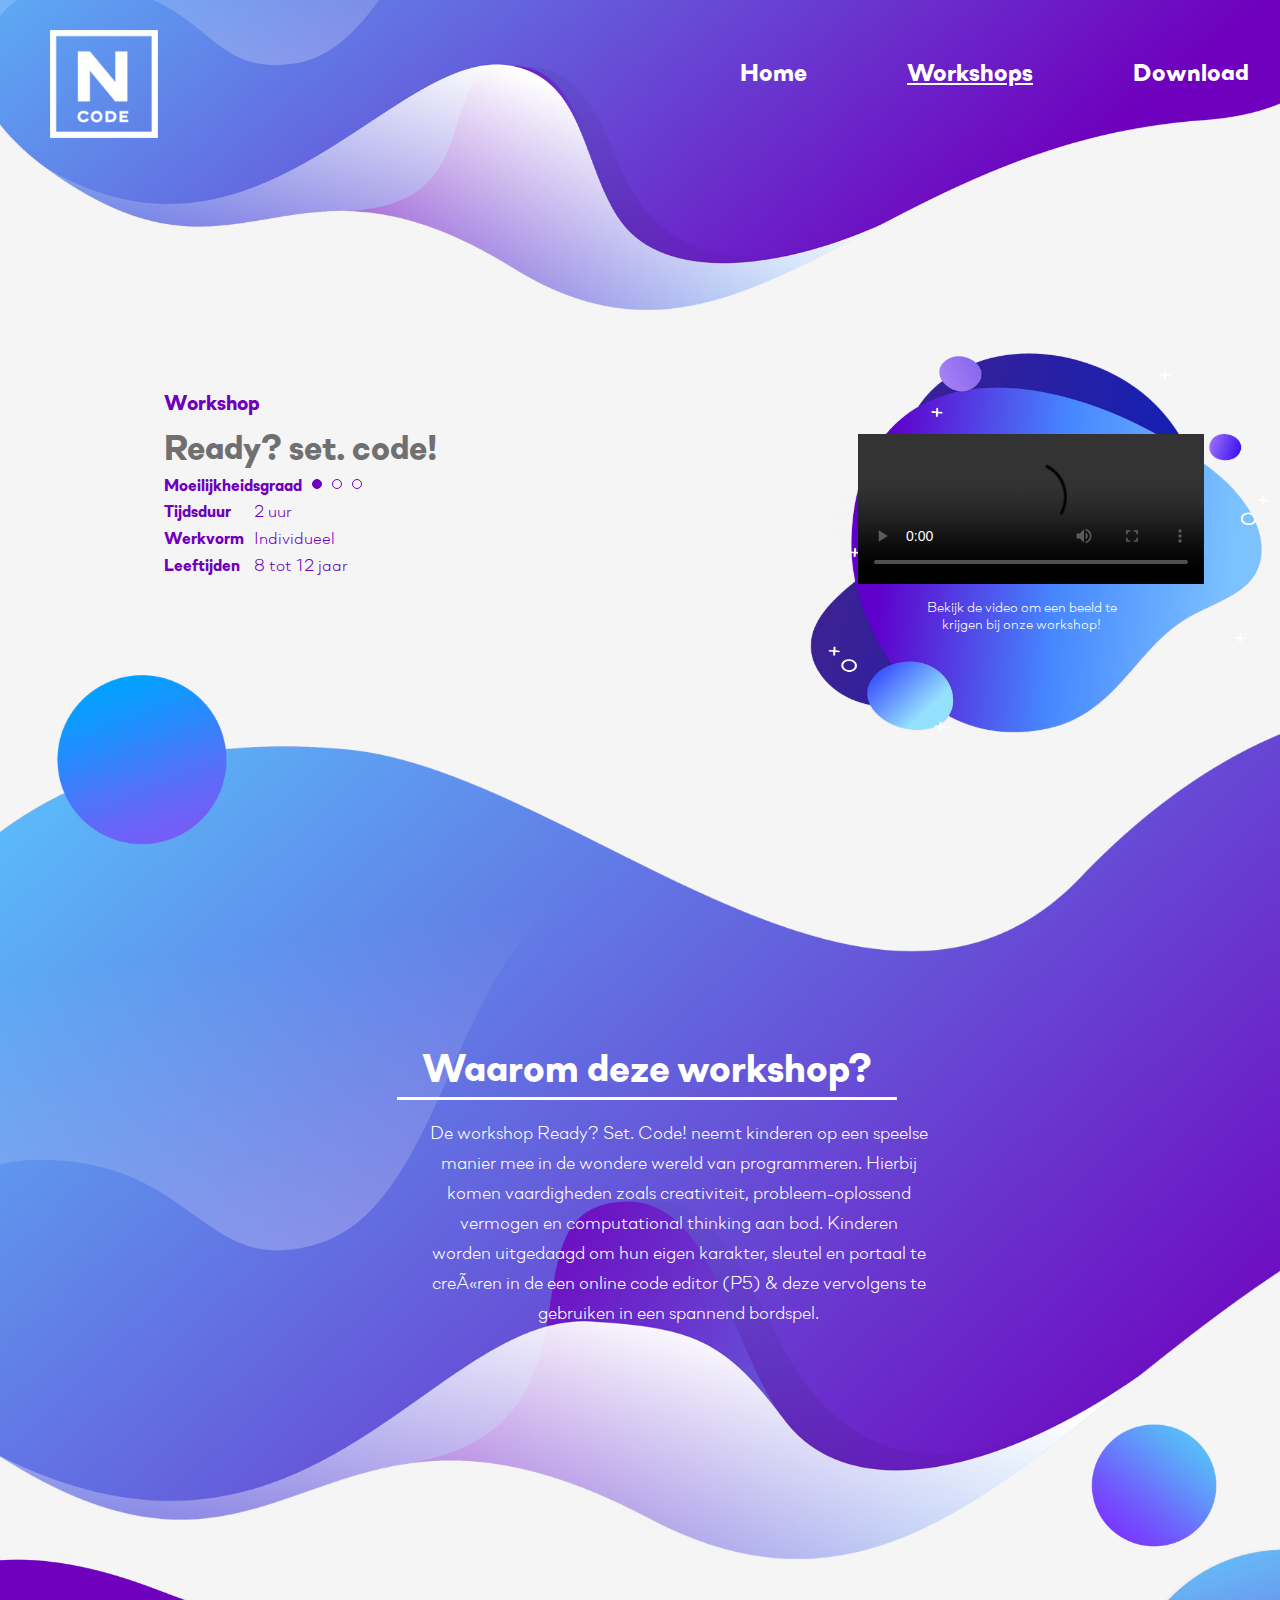
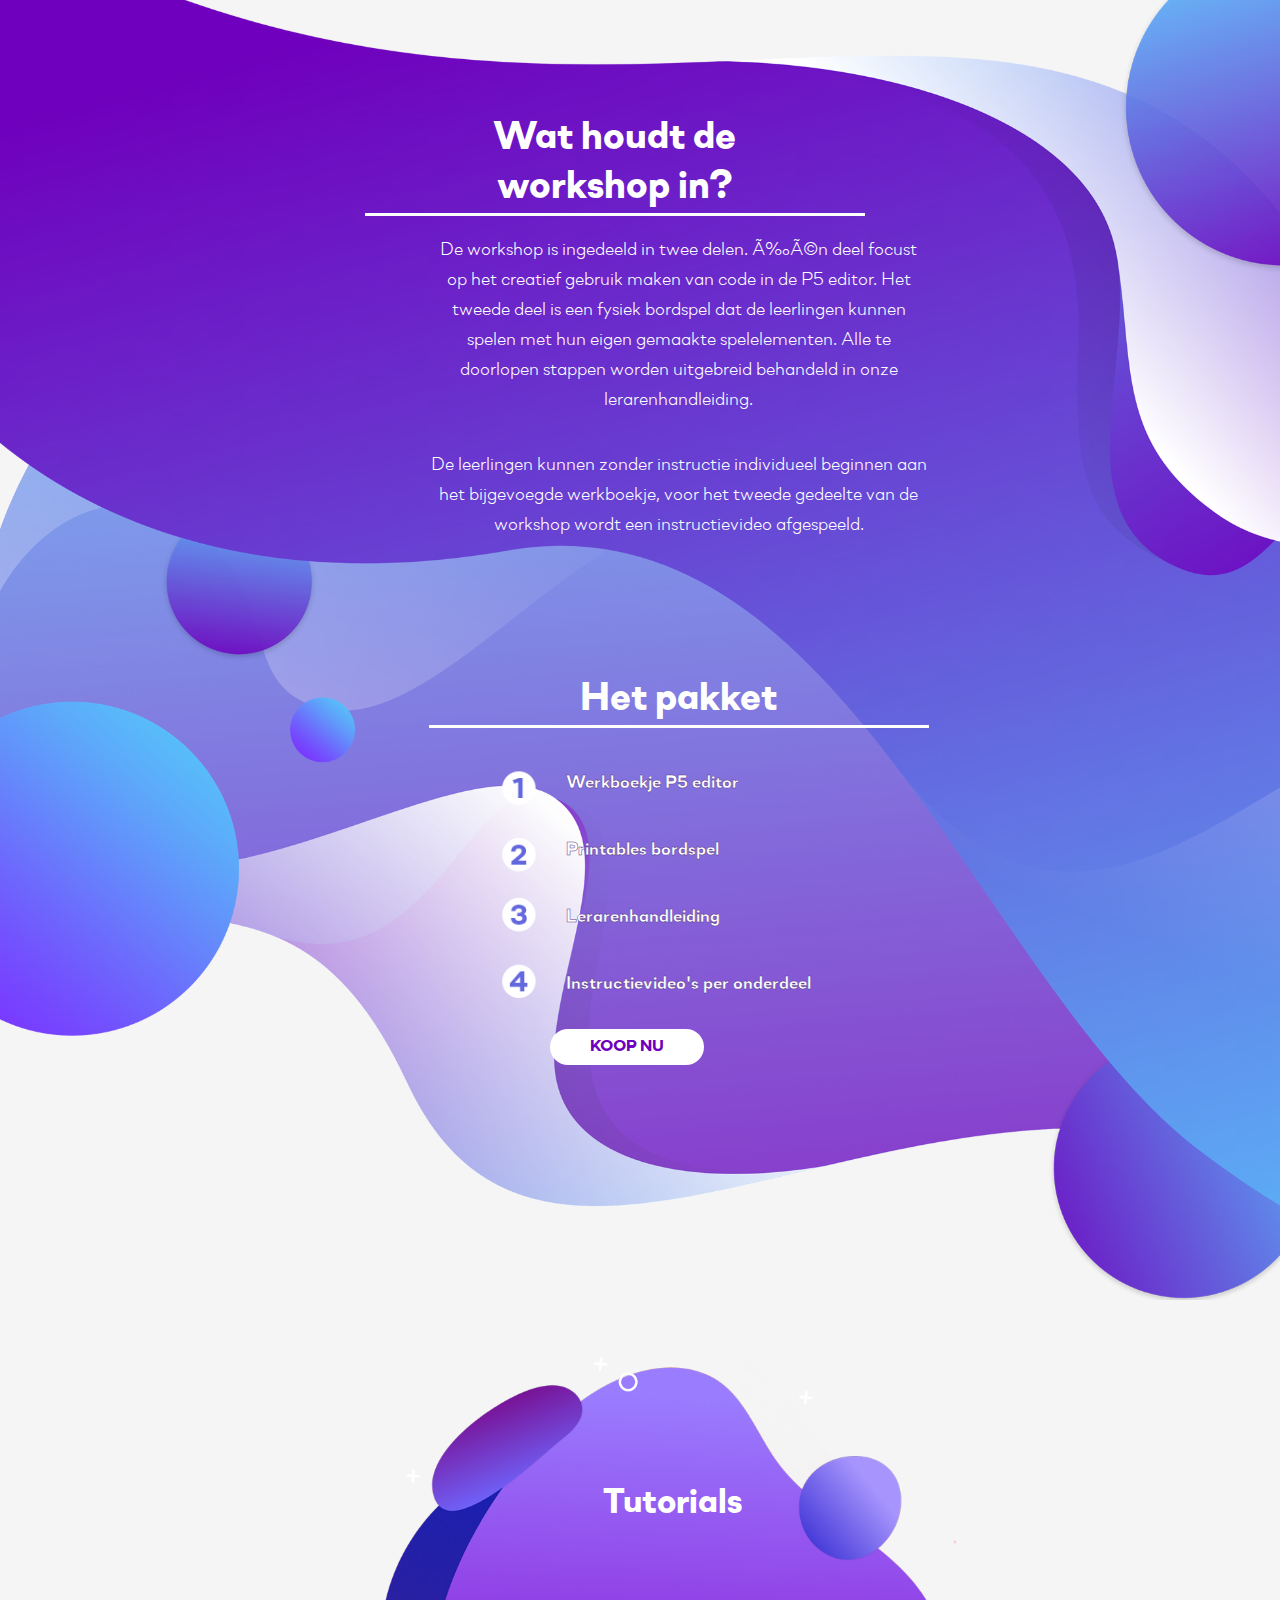
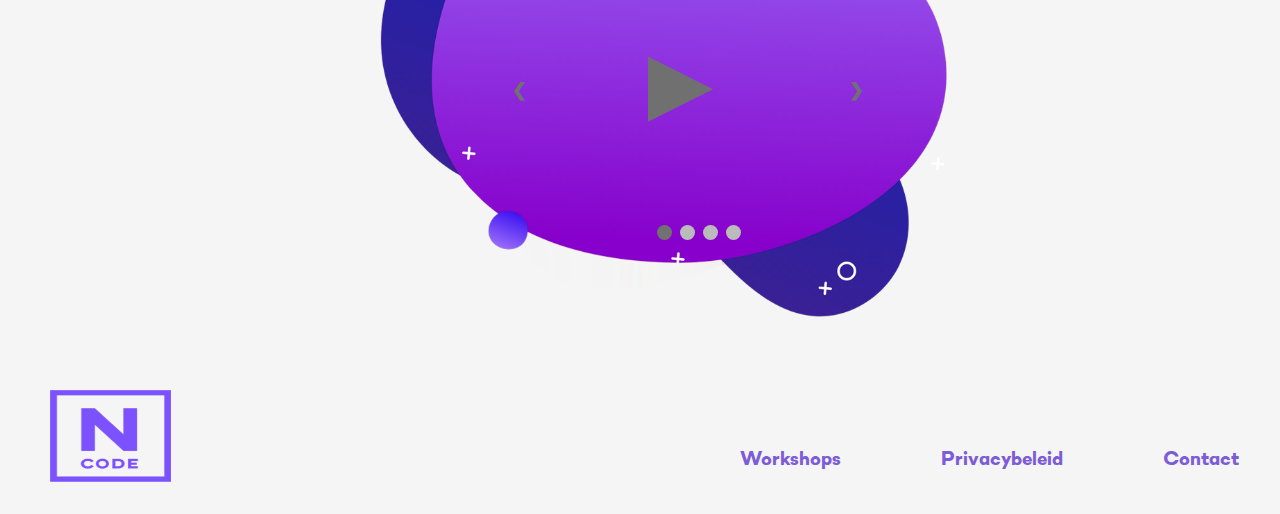
==== Workshop.html @ adf80db1 "Add files via upload" ====
<!DOCTYPE html>
<html>
<head>
    <meta (charset="UTF-8")>
    <title>Workshop</title>
    <link rel="stylesheet" href="/css/Slider.css">
    <link href="css/reset.css" rel="stylesheet">
    <link href="css/style.css" rel="stylesheet">
    <meta name="viewport" content="width=device-width, initial-scale=1.0">
</head>
<body>

<header>
<nav>
    <a href="index.html"><img src="assets/Logo.png" alt="logo Ncode" class="logowit"></a>
    <ul class="workul">
        <li><a href="index.html">Home</a></li>
        <li><a href="Workshop.html"><u>Workshops</u></a></li>
        <li><a href="kopen.html">Download</a></li>
    </ul>
    <div class="clear"></div>
</nav>
</header>

<main>
<div class="vak1">
    <div class="textvak1" id="worktextvak1">
    <h4 class="workh4" id="margintop">Workshop</h4>
    <h1 class="workh1">Ready? set. code!</h1>
    <h4 class="worktext" id="nomargin">Moeilijkheidsgraad</h6>
    <div class="closeddot" id="dot"></div>
    <div id="dot"></div>
    <div id="dot"></div>
    <div class="clear"></div>
    <h4 class="worktext" id="nomargin">Tijdsduur</h4>
    <h4 class="light">2 uur</h4>
    <div class="clear"></div>
    <h4 class="worktext" id="nomargin">Werkvorm</h4>
    <h4 class="light">Individueel</h4>
    <div class="clear"></div>
    <h4 class="worktext" id="nomargin">Leeftijden</h4>
    <h4 class="light">8 tot 12 jaar</h4>
    </div>
    <div class="promovak">
        <video class="promo" width="400px" controls>
            <source src="https://player.vimeo.com/external/431180953.hd.mp4?s=5ba90f306dd9add3f6c4ff0a5d8c5d4a3a469ba7&profile_id=175">
        </video>
        <p class="icontext" id="videodisc">Bekijk de video om een beeld te 
            krijgen bij onze workshop!</p>
    </div>
    <div class="clear"></div>
</div>

<div class="bigvorm4">
    <h2 class="bigshapeh2" id="langerestreep">Waarom deze workshop?</h2>
    <p class="bigshapetext">De workshop Ready? Set. Code! neemt kinderen op een speelse manier mee in de wondere wereld van programmeren. Hierbij komen vaardigheden zoals creativiteit, probleem-oplossend vermogen en computational thinking aan bod. Kinderen worden uitgedaagd om hun eigen karakter, sleutel en portaal te creëren in de een online code editor (P5) & deze vervolgens te gebruiken in een spannend bordspel.</p>
</div>

<div class="bigvorm5">
    <h2 class="bigshapeh2" id="langerestreep2">Wat houdt de workshop in?</h2>
    <p class="bigshapetext">De workshop is ingedeeld in twee delen. Één deel focust op het creatief gebruik maken van code in de P5 editor. Het tweede deel is een fysiek bordspel dat de leerlingen kunnen spelen met hun eigen gemaakte spelelementen. Alle te doorlopen stappen worden uitgebreid behandeld in onze lerarenhandleiding.</p>
    <p class="bigshapetext">De leerlingen kunnen zonder instructie individueel beginnen aan het bijgevoegde werkboekje, voor het tweede gedeelte van de workshop wordt een instructievideo afgespeeld.</p>
    <h2 class="bigshapeh2" id="secondh2">Het pakket</h2>
    <img class="numbers" src="assets/numbers.png" alt="opsommingsnummers">
    <ul class="pakket">
        <li class="pakketli">Werkboekje P5 editor</li>
        <li class="pakketli">Printables bordspel</li>
        <li class="pakketli">Lerarenhandleiding</li>
        <li class="pakketli">Instructievideo's per onderdeel</li>
    </ul>
    <div class="clear"></div>
    <a href="kopen.html" class="koop">KOOP NU</a>
</div>

<div class="tutorialvak">
    <h2 class="bigshapeh2" id="nostreep">Tutorials</h2>
    <ul class='example-slider'> 
        <li data-url="https://player.vimeo.com/external/431180574.hd.mp4?s=844242c09a24b88bc33a32d8159e3fcf162a63c1&profile_id=175" data-type='video'></li> 
        <li data-url="https://player.vimeo.com/external/431178939.hd.mp4?s=8f91ef2c061c72451952839503cfe56a9e243f2d&profile_id=175" data-type='video'></li> 
        <li data-url="https://player.vimeo.com/external/431181295.hd.mp4?s=ad7bf88ec42a17e2d30659d9f6ff871b5c350884&profile_id=175" data-type='video'></li> 
        <li data-url="https://player.vimeo.com/external/431197838.sd.mp4?s=d91d7ee8c705d6dd50f904729ad4040870455b13&profile_id=165" data-type='video'></li> 
    </ul>
</div>

<footer>
    <img src="assets/logodark.png" alt="Ncode logo" class="footerlogo">
    <ul class="footerul">
        <li class="footerlist"><a href="#" class="footertext">Workshops</a></li>
        <li class="footerlist"><a href="#" class="footertext">Privacybeleid</a></li>
        <li class="footerlist"><a href="#" class="footertext">Contact</a></li>
    </ul>
</footer>
</main>
<script type="text/javascript" src="https://code.jquery.com/jquery-3.4.1.min.js"></script>
<script type="text/javascript" src="/js/Slider.js"></script>
<script src="js/main.js"> </script>
</body>
</html>
---- css/Slider.css ----
*{box-sizing:border-box}body{margin:0}ul.bo-slider{display:none}.bo-slider{position:relative;width:100%}.bo-slider .bo-slide{display:none}.bo-slider .bo-slide.active{display:block}body .bo-slider .bo-slide img{height:700px;width:100%;object-fit:cover}body .bo-slider .bo-slide video{height:700px;width:100%;object-fit:cover}@media (min-width:640px){.bo-slider .bo-slide img{height:400px}.bo-slider .bo-slide video{height:400px}}@media (min-width:768px){.bo-slider .bo-slide img{height:450px}.bo-slider .bo-slide video{height:450px}}@media (min-width:1024px){.bo-slider .bo-slide img{height:500px}.bo-slider .bo-slide video{height:500px}}@media (min-width:1200px){.bo-slider .bo-slide img{height:550px}.bo-slider .bo-slide video{height:550px}}@media (min-width:1800px){.bo-slider .bo-slide img{height:600px}.bo-slider .bo-slide video{height:600px}}.bo-slider .bo-slide{position:relative}.bo-slider .play-button{cursor:pointer;position:absolute;top:50%;left:50%;width:auto;margin-top:-62px;margin-left:-62px;padding:16px;color:#fff;font-weight:700;font-size:80px;transition:.6s ease;border-radius:0 3px 3px 0;user-select:none}.bo-prev,.bo-slider .bo-next{cursor:pointer;position:absolute;top:50%;width:auto;margin-top:-22px;padding:16px;color:#fff;font-weight:700;font-size:18px;transition:.6s ease;border-radius:0 3px 3px 0;user-select:none}.bo-slider .bo-prev{left:0}.bo-slider .bo-next{right:0}.bo-next:hover,.bo-prev:hover{background-color:rgba(0,0,0,.8)}.bo-dots{margin-top:10px;text-align:center}.bo-dot{cursor:pointer;height:15px;width:15px;margin:0 2px;background-color:#bbb;border-radius:50%;display:inline-block;transition:background-color .6s ease}.bo-dot:hover,.selected{background-color:#717171}.fade{-webkit-animation-name:fade;-webkit-animation-duration:1.5s;-moz-animation-name:fade;-moz-animation-duration:1.5;-ms-animation-name:fade;-ms-animation-duration:1.5;-o-animation-name:fade;-o-animation-duration:1.5;animation-name:fade;animation-duration:1.5s}@-webkit-keyframes fade{from{opacity:.4}to{opacity:1}}@-moz-keyframes fade{from{opacity:.4}to{opacity:1}}@-ms-keyframes fade{from{opacity:.4}to{opacity:1}}@-o-keyframes fade{from{opacity:.4}to{opacity:1}}@keyframes fade{from{opacity:.4}to{opacity:1}}.slide{-webkit-animation-name:slide;-webkit-animation-duration:1.5s;-moz-animation-name:slide;-moz-animation-duration:1.5;-ms-animation-name:slide;-ms-animation-duration:1.5;-o-animation-name:slide;-o-animation-duration:1.5;animation-name:slide;animation-duration:1.5s}@-webkit-keyframes slide{from{opacity:.4;margin-left:100%}to{opacity:1;margin:0}}@-moz-keyframes slide{from{opacity:.4;margin-left:100%}to{opacity:1;margin:0}}@-ms-keyframes slide{from{opacity:.4;margin-left:100%}to{opacity:1;margin:0}}@-o-keyframes slide{from{opacity:.4;margin-left:100%}to{opacity:1;margin:0}}@keyframes slide{from{opacity:.4;margin-left:100%}to{opacity:1;margin:0}}
---- css/style.css ----
@font-face {
    font-family: soinsanslight;
    src: url(../fonts/Stawix\ -\ SoinSansNeue-Light.otf);
}

@font-face {
    font-family: soinsansheavy;
    src: url(../fonts/Stawix\ -\ SoinSansNeue-Heavy.otf);
}

.clear{
    clear: both;
}

html {
	scroll-behavior: smooth;
}

header{
    background-color: #F5F5F5;
}

body{
    background-color: #F5F5F5;
}

nav{
    width: 100%;
    height: 500px;
    background-image: url(../assets/headervorm.png);
    background-size: 1900px;
    background-repeat: no-repeat;
    background-position: center -420px;
    background-position-x: -150px;
}

.logowit{
    width: 124px;
    height: 124px;
    margin-left: 50px;
    margin-top: 30px;
    float: left;
}

ul li a{
    font-family: soinsansheavy;
    text-decoration: none;
    color: white;
    font-size: 25px;
}

ul li{
    float: left;
    margin-left: 100px;
    margin-top: 50px;

}

ul{
    padding-left: 50%;
}

.vak1{
    position: absolute;
    width: 100%;
    margin-top: -360px;
}

.textvak1{
    float: left;
    padding-left: 100px;
}

h1{
    font-family: soinsansheavy;
    font-size: 40px;
    color: #707070;
    margin-top: 170px;
}

p{
    font-family: soinsanslight;
    font-size: 20px;
    color: #707070;
    width: 400px;
    margin-top: 13px;
    margin-bottom: 45px;
    line-height: 30px;
}

.leesmeer{
    background-color: #735EE5;
    color: white;
    font-family: soinsansheavy;
    font-size: 25px;
    text-decoration: none;
    padding: 20px 70px;
    border-radius: 50px;
}

.bgillustration{
    width: 1000px;
    height: 600px;
    background-image: url(../assets/Path\ 65@2x.png);
    background-size: 950px 580px;
    background-position: center top;
    background-repeat: no-repeat;
    position: absolute;
    margin-left: 480px;
}

.illustration{
    width: 900px;
}

.h1mid{
    width: 100%;
    text-align: center;
    padding-top: 150px;
    border-bottom: 3px solid #707070;
    padding-bottom: 30px;
}

.vormenvak{
    padding-left: 5%;
}

#vormen{
    width: 400px;
    height: 370px;
    float: left;
    background-size: contain;
    background-position: center center;
    margin-top: 120px;
    margin-left: 5%;
    background-repeat: no-repeat;
    transition: transform .2s;
}

#vormen:hover{
    transform: scale(1.3);
}

.vorm1{
    background-image: url(../assets/shape1.png);
}

.vorm2{
    background-image: url(../assets/shape2.png);
}

.vorm3{
    background-image: url(../assets/shape3.png);
}

.icons{
    width: 90px;
    margin-top: 110px;
}

#book{
    margin-left: 200px;
    width: 70px;
}

#download{
    margin-left: 160px;
}

#computer{
    margin-left: 115px;
    margin-top: 95px;
}

h2{
    font-family: soinsansheavy;
    color: white;
    font-size: 20px;
    margin-top: 20px;
}

.h2book{
    margin-left: 110px;
}

.h2download{
    margin-left: 80px;
}

.h2computer{
    margin-left: 57px;
}

.icontext{
    color: white;
    font-size: 13px;
    line-height: 17px;
    text-align: center;
}

#pbook{
    width: 190px;
    margin-left: 100px;
}

#pdownload{
    width: 170px;
    margin-left: 120px;
}

#pcomputer{
    width: 200px;
    margin-left: 48px;
}

#bigvorm1{
    width: 100%;
    height: 1100px;
    background-image: url(../assets/bigshape1.png);
    background-position-x: -150px;
    background-repeat: no-repeat;
    background-size: 2000px;
}

.bigshapeh2{
    width: 500px;
    text-align: center;
    line-height: 49px;
    font-size: 40px;
    margin-left: 33.5%;
    padding-top: 420px;
    border-bottom: 3px solid white;
}

.bigshapetext{
    color: white;
    font-size: 18px;
    line-height: 22px;
    text-align: center;
    width: 500px;
    margin-left: 33.5%;
    margin-top: 20px;
    line-height: 30px;
}

.thumb{
    width: 320px;
    height: 380px;
    background-color: white;
    border-radius: 35px;
    margin-left: 40px;
    display: inline-block;
}

.thumbimg{
    width: 150px;
    height: 150px;
    background-size: contain;
    background-repeat: no-repeat;
    margin-left: 85px;
    margin-top: 30px;
    margin-bottom: 50px;
    background-position: center center;
}

#thumb1{
    background-image: url(../assets/RSC.png);
}
#thumb2{
    background-image: url(../assets/vlog.png);
}
#thumb3{
    background-image: url(../assets/edit.png);
}
#thumb4{
    background-image: url(../assets/arduino.png);
}
#thumb5{
    background-image: url(../assets/game.png);
}
#thumb6{
    background-image: url(../assets/apps.png);
}

.thumb:nth-child(1){
    margin-left: 250px;
}

.thumb:nth-child(6){
    margin-right: 250px;
}

.scrolling-wrapper {
    overflow-x: scroll;
    overflow-y: hidden;
    white-space: nowrap;
}

::-webkit-scrollbar {
    width: 0px;
    background: transparent;
}

::-webkit-scrollbar-thumb {
    background: transparent;
}

#rightbutton{
    margin-left: 40px;
}

#leftbutton{
    margin-left: 10%;
}

h4{
    font-family: soinsansheavy;
    color: #6F00BD;
    font-size: 21px;
    margin-top: 10px;
    margin-left: 20px;
}

h6{
    font-family: soinsanslight;
    color: #6F00BD;
    font-size: 18px;
    margin-top: 20px;
    margin-left: 20px;
}

.moeilijk{
    font-size: 14px;
    float: left;
}

.klok{
    margin-top: 20px;
    margin-left: 5px;
}

#klokje{
    margin-left: 0px;
}

#dot{
    float: left;
    width: 10px;
    height: 10px;
    border-radius: 50px;
    border: 1px solid #6F00BD;
    margin-top: 10px;
    margin-left: 10px;
}

.closeddot{
    background: #6F00BD;
}

.linksboven{
    width: 250px;
    float: left;
}

.meerinfo{
    font-family: soinsansheavy;
    font-size: 18px;
    color: white;
    background-color: #6F00BD;
    text-decoration: none;
    padding: 10px 30px;
    border-radius: 50px;
    margin-left: 65px;
}

.bigvorm2{
    width: 100%;
    height: 910px;
    background-image: url(../assets/bigshape2.png);
    background-repeat: no-repeat;
    background-position-x: -500px;
    background-position-y: -50px;
    background-size: 2200px;
}

#bredertextvak{
    width: 700px;
    margin-left: 27%;
}

#onzevisie{
    padding-top: 445px;
}

.bigvorm3{
    width: 100%;
    height: 1100px;
    background-image: url(../assets/bigshape3.png);
    background-repeat: no-repeat;
    background-position-x: -500px;
    background-size: 2700px;
}

strong{
    font-family: soinsansheavy;
}

#wiezijnwij{
    padding-top: 250px;
    margin-left: 33%;
}

#smallertextvak{
    width: 350px;
    margin-left: 38%;
}

h3{
    float: left;
    font-family: soinsansheavy;
    color: white;
    font-size: 18px;
}

.fotovak{
    width: 250px;
    height: 330px;
    float: left;
    margin-left: 40px;
}

.fotovak:nth-child(1){
    margin-left: 13%;
}

.firstname{
    margin-left: 20px;
}

.secondname{
    margin-left: 80px;
}

.thirdname{
    margin-left: 50px;
}

.fourthname{
    margin-left: 75px;
}

.fotos{
    height: 220px;
    margin-top: 20px;
}

.fotos:nth-child(1){
    margin-left: 15%;
}

.buttonvak{
    width: 230px;
    margin-top: 0px;
    margin-left: 41.5%;
}

.stuurons{
    font-family: soinsansheavy;
    font-size: 18px;
    color: white;
    background-color: #6F00BD;
    text-decoration: none;
    padding: 10px 30px;
    border-radius: 50px;
}

.footerlogo{
    width: 124px;
    height: 124px;
    margin-left: 50px;
    margin-top: 30px;
    float: left;
    padding-bottom: 30px;
}

.footertext{
    color: #7D5DD7;
    font-size: 20px;
}

.footerlist{
    margin-top: 90px;
}

.footerul{
    padding-left: 50%;
}

/*Workshop pagina*/

.workul{
    margin-top: 0vw;
    padding-left: 50%;
    float: left;
}

.workh4{
    margin-left: 0px;
    margin-top: 10px;
}

.worktext{
    float: left;
    font-size: 1.3vw;
}

.light{
    font-family: soinsanslight;
    font-size: 1.3vw;
    margin-left: 7vw;
}

#margintop{
    margin-top: 100px;
}

#nomargin{
    margin-left: 0px;
}

.workh1{
    margin-top: 1.5vw;
}

#worktextvak1{
    margin-top: 2vw;
    margin-left: 5vw;
}

.promovak{
    width: 37vw;
    height: 37vw;
    background-image: url(../assets/Group\ 104@2x.png);
    background-size: contain;
    background-position: center center;
    float: right;
    margin-left: 5vw;
    margin-top: 4vw;
}

.promo{
    width: 27vw;
    margin-top: 9vw;
    margin-left: 4vw;
}

#videodisc{
    width: 200px;
    margin-left: 9vw;
}

.bigvorm4{
    width: 100%;
    height: 1200px;
    background-image: url(../assets/bigshape4.png);
    background-size: 2000px;
    background-position-x: -200px;
    background-position-y: -70px;
    background-repeat: no-repeat;
    margin-top: 10vw;
}

#langerestreep{
    margin-left: 31vw;
}

.bigvorm5{
    width: 100%;
    height: 1500px;
    margin-top: -35vw;
    background-image: url(../assets/bigshape5.png);
    background-size: 2300px;
    background-position-x: -230px;
    background-position-y: -50px;
    background-repeat: no-repeat;
}

#langerestreep2{
    padding-left: 40px;
    padding-right: 40px;
    margin-left: 28.5vw;
    padding-top: 315px;
}

#secondh2{
    padding-top: 100px;
}

.numbers{
    width: 60px;
    margin-left: 38vw;
    float: left;
    margin-top: 10px;
}

.pakket{
    width: 250px;
    padding-left: 0;
    float: left;
    margin-left: 20px;
    margin-bottom: 30px;
}

.pakketli{
    font-family: soinsansheavy;
    color: white;
    -webkit-text-stroke: 0.5px #5a388d;
    font-size: 18px;
    line-height: 22px;
    float: none;
    margin-left: 0;
    margin-top: 45px;
}

.koop{
    font-family: soinsansheavy;
    color: #6F00BD;
    background-color: white;
    padding: 10px 40px;
    text-decoration: none;
    border-radius: 50px;
    margin-left: 43vw;
    margin-top: 20px;
}

.tutorialvak{
    width: 50vw;
    height: 50vw;
    background-image: url(../assets/tutorialvorm.png);
    background-size: contain;
    background-position: center center;
    margin-left: 27%;
    background-repeat: no-repeat;
}

#nostreep{
    font-size: 2.8vw;
    border: 0px;
    margin-left: 7.5vw;
    padding-top: 12.5vw;
}

.tutorial{
    width: 30vw;
    float: left;
    margin-left: 2vw;
    margin-top: 2vw;
}

body .bo-slider .bo-slide video {
    width: 30vw;
    height: 20vw;
}

.bo-slider{
    width: 30vw;
    height: 20vw;
    margin-left: 150px;
    margin-top: 30px;
}

.bo-dots{
    width: 400px;
    margin-left: 12vw;
}

.bo-prev{
    color: #707070;
}

.bo-slider .bo-next{
    color: #707070;
}
.bo-slider .play-button{
    color: #707070;
    left: 52%;
}

/*kopen pagina*/

#orderTop {
    display: none;
}

.h1kopen{
    margin-top: 0;
    margin-left: 29%;
    margin-right: 29%;
    padding-left: 150px;
    padding-right: 50px;
    border-bottom: 3px solid #707070;
    line-height: 70px;
    margin-bottom: 50px;
}

.navkopen{
    height: 380px;
}

input[type=text] {
    background-color: transparent;
    font-family: soinsanslight;
    font-size: 1.4vw;
    border-top: 0;
    border-left: 0;
    border-right: 0;
}

#linkervak-1, #linkervak-2, #linkervak-3, #linkervak-4, #linkervak-5{
    margin-left: 16%;
    margin-top: 50px;
    float: left;
}

.naam{
    width: 21vw;
}

#rechtervak-1, #rechtervak-2, #rechtervak-3{
    margin-left: 10%;
    margin-top: 50px;
    float: left;
}

.school{
    width: 26.7vw;
}

.nummer{
    width: 220px;
}

.gegevens{
    float: left;
    width: 65vw;
}

.sideblokken{
    float: left;
    margin-left: 60px;
}

.emailadres{
    width: 33vw;
    margin-top: 70px;
    margin-left: 16%;
}

.order{
    width: 26vw;
    height: 15vw;
    background-color: white;
    border-radius: 40px;
    padding-top: 30px;
    padding-left: 30px;
    margin: 30px 0vw 30px 0px;
}

#inputabove{
    margin-top: 100px;
}

h5{
    font-family: soinsansheavy;
    color: #707070;
    font-size: 1.5vw;
    border-bottom: 2px solid #707070;
    width: 21vw;
    line-height: 30px;
}

.p3{
    font-size: 1.2vw;
    line-height: 2.3vw;
    height: fit-content;
    margin-top: 0.9vw;
    margin-bottom: 0px;
}

#leftp{
    float: left;
    width: 21vw;
}

#rightp{
    float: left;
    width: 50px;
}

#streeptop{
    float: left;
    width: 21vw;
    border-top: 2px solid #707070;
    padding-top: 20px;
}

#pomlaag{
    float: left;
    width: 50px;
    padding-top: 20px;
}

#kleinervak{
    line-height: 25px;
    margin-top: 10px;
    margin-bottom: 5%;
    width: 24vw;
}

.smalllink{
    background-color: #6C1CC6;
    color: white;
    font-family: soinsansheavy;
    font-size: 1.4vw;
    border-radius: 50px;
    padding: 0.5vw 1.7vw;
    text-decoration: none;
    margin-left: 15vw;
    margin-top: 30px;
}

#lastorder{
    padding-bottom: 10px;
    padding-left: 30px;
}

#lastorder video{
    width: 24vw;
}

#check{
    margin-top: 70px;
    margin-left: 16%;
    margin-bottom: 70px;
}

label{
    font-family: soinsanslight;
    color: #707070;
    font-size: 1.5vw;
}

.kopenknop{
    text-decoration: none;
    background-color: #6C1CC6;
    color: white;
    font-family: soinsansheavy;
    font-size: 20px;
    padding: 10px 40px;
    border-radius: 50px;
    margin-left: 10vw;
}

.kopenfooter{
    margin-top: 200px;
}

.kopenmain{
    background-image: url(../assets/Bubbel.png);
    background-repeat: no-repeat;
    background-size: 300px;
    background-position-x: 800px;
    background-position-y: 450px;
}

/*modal*/

.ui-widget-overlay {
    background-color: black;
    height: 100%;
    left: 0;
    position: fixed;
    top: 0;
    width: 100%;
    opacity: .5;
    filter: Alpha(Opacity=50);
}

.ui-front {
    z-index: 100;
}

.ui-widget {
    font-family: soinsanslight;
    font-size: 20px;
}

.ui-widget-content {
    background: #F9F9F9;
    border: 2px solid #6F00BD;
    color: #707070;
    border-radius: 0px 0px 9px 9px;
    text-align: center;
    line-height: 70px;
}

.ui-dialog {
    left: 0;
    outline: 0 none;
    padding: 0 !important;
    position: absolute;
    top: 0;
}

#dialog{
    padding: 0;
    margin: 0; 
}

.ui-widget-header {
    background: #6F00BD;
    border: 0;
    color: #fff;
    font-weight: normal;
    font-size: 20px;
    line-height: 40px;
    text-align: left;
}

.ui-dialog .ui-dialog-titlebar {
    padding: 0.1em .5em;
    position: relative;
        font-size: 1em;
        outline: 0;
}

.ui-dialog .ui-dialog-titlebar-close{
    position: absolute;
    right: 10px;
    top: 12px;
    background: none;
    font-family: soinsansheavy;
    color: white;
    border: 0;
    outline: 0;
}

.ui-dialog-osx {
    -moz-border-radius: 15px 15px 15px 15px;
    -webkit-border-radius: 15px 15px 15px 15px;
    border-radius: 15px 15px 15px 15px; 
    border-width: 5px 5px 5px 5px;
}

.modalpic{
    width: 350px;
}

@media only screen and (max-width: 1554px){
    .workul {
        margin-top: -10vw;
    }
}

@media only screen and (max-width: 1500px){
    h2{
        font-size: 22px;
    }

    .icontext{
        font-size: 14px;
    }

    #pcomputer {
        width: 200px;
    }

    .h2book {
        margin-left: 27%;
    }

    #pbook {
        margin-left: 24%;
    }

    .logowit{
        width: 110px;
        height: 110px;
    }

    .bgillustration{
        width: 900px;
        height: 600px;
        background-size: 900px 600px;
    }

    .illustration{
        width: 850px;
    }

    #vormen{
        margin-left: 30px;
    }
    
    .vormenvak{
        padding-left: 30px;
    }
}

@media only screen and (max-width: 1400px){
    .fotovak:nth-child(1){
        margin-left: 10%;
    }
}

@media only screen and (max-width: 1380px){
    .bgillustration{
        width: 800px;
        height: 550px;
        background-size: 800px 550px;
        padding-top: 50px;
    }

    .illustration{
        width: 750px;
    }

}

@media only screen and (max-width: 1365px){
    h3{
        margin-left: 11vw;
    }
    .thumb:nth-child(1){
        margin-left: 200px;
    }
    .thumb:nth-child(6){
        margin-right: 200px;
    }
    .p3{
        font-size: 1vw;
    }
}

@media only screen and (max-width: 1320px){
    #vormen{
        margin-left: 20px;
    }
    .vormenvak{
        padding-left: 20px;
    }
}

@media only screen and (max-width: 1300px){
    nav{
        background-size: 1500px;
        background-repeat: no-repeat;
        background-position: center -300px;
    }

    h1{
        font-size: 35px;
    }

    p{
        font-size: 18px;
        width: 350px;
        margin-bottom: 35px;
    }

    .leesmeer{
        font-size: 20px;
        padding: 15px 55px;
    }

    .h1mid{
        padding-top: 110px;
    }
    .thumb:nth-child(1){
        margin-left: 120px;
    }
    .thumb:nth-child(6){
        margin-right: 120px;
    }
    #nostreep {
        margin-left: 6vw;
    }

    .tutorial {
        margin-left: 0vw;
    }

}

@media only screen and (max-width: 1280px){
    .bgillustration{
        width: 700px;
        height: 500px;
        background-size: 700px 500px;
    }

    .illustration{
        width: 650px;
    }

    #vormen{
        margin-left: 10px;
    }

    .vormenvak{
        padding-left: 10px;
    }

    .h1mid{
        padding-top: 50px;
    }
}

@media only screen and (max-width: 1250px){
    #vormen{
        width: 370px;
        height: 360px;
        background-size: 370px 360px;
        margin-left: 20px;
    }
    
    #book{
        margin-left: 170px;
    }

    .h2book{
        margin-left: 90px;
    }

    .pbook{
        margin-left: -20px;
    }

    .h2download{
        margin-left: 50px;
    }

    #download{
        margin-left: 150px;
    }
    
    #computer{
        margin-left: 110px;
    }

    .h2computer{
        margin-left: 40px;
    }

    .pcomputer{
        margin-left: 30px;
    }

    .footerul{
        padding-left: 40%;
    }

    .fotovak:nth-child(1){
        margin-left: 5%;
    }
    .bo-slider .play-button {
        font-size: 60px;
    }
}

@media only screen and (max-width: 1200px){

    h1{
        font-size: 35px;
    }

    p{
        font-size: 18px;
        width: 350px;
        margin-bottom: 35px;
    }

    .leesmeer{
        font-size: 20px;
        padding: 15px 55px;
    }

    ul li a{
        font-size: 23px;
    }

    ul li{
        margin-left: 100px;
    }

    ul{
        padding-left: 45%;
    }

    .h1mid{
    padding-top: 80px;
    }

    .thumb{
        width: 280px;
        height: 340px;
    }
    .thumbimg{
        margin-left: 65px;
        margin-top: 20px;
        margin-bottom: 30px;
    }
    .meerinfo{
        margin-left: 50px;
    }
    .linksboven{
        width: 220px;
    }
    h6{
        font-size: 16px;
    }
    h4{
        font-size: 18px;
    }
    .workul{
        padding-left: 40%;
    }

    #nostreep {
        margin-left: 4vw;
    }
}

@media only screen and (max-width: 1180px){
    .bgillustration{
        width: 600px;
        height: 450px;
        background-size: 600px 450px;
        padding-top: 30px;
        margin-top: 50px;
    }
    .illustration{
        width: 550px;
    }
    #vormen:nth-child(3){
        margin-left: 35%;
        margin-top: 0;
    }
    #vormen:nth-child(1){
        margin-left: 10%;
    }
    #vormen:nth-child(2){
        margin-left: 15%;
    }

    .bigshapeh2{
        margin-left: 30%;
    }

    .bigshapetext{
        margin-left: 30%;
    }

    #bredertextvak{
        width: 500px;
        margin-left: 30%;
    }
    #onzevisie{
        padding-top: 370px;
    }

    #smallertextvak{
        margin-left: 36%;
    }

    .fotovak:nth-child(1){
        margin-left: 25%;
    }

    .fotovak:nth-child(2){
        margin-left: 10%;
    }

    .fotovak:nth-child(3){
        margin-left: 25%;
    }

    .fotovak:nth-child(4){
        margin-left: 10%;
    }

    .footerlogo{
        width: 10vw;
        height: 13vw;
        margin-top: 40px;
    }

    .footerlist{
        font-size: 10px;
    }
    
    footer{
        height: 200px;
        margin-top: 70px;
    }
    #wiezijnwij{
        margin-left: 30%;
    }
} 

@media only screen and (max-width: 1165px){
    h3{
        margin-left: 10vw;
    }

    .footerul ul li {
        margin-left: 12%;
    }
    .p3{
        line-height: 1.9vw;

    }

    #leftp {
        width: 20vw;
    }
    .bo-dots{
        margin-left: 10vw;
    }
}

@media only screen and (max-width: 1100px){
    #orderTop {
        display: block;
    }

    .order {
        width: 75vw;
        height: 21vw;
        background-color: white;
        border-radius: 40px;
        padding-top: 30px;
        padding-left: 30px;
        margin-left: 10vw;
        margin-top: -2vw;
    }

    .h1kopen{
        margin: 10vw 29% 0px 29%;
        padding-left: 10%;
        border-bottom: 3px solid #707070;
        line-height: 70px;
        margin-bottom: 50px;
    }

    .gegevens {
        width: 90vw;
    }

    .naam {
        width: 30vw;
    }

    .school {
        width: 37vw;
    }

    .nummer {
        width: 22.5vw;
    }

    .emailadres {
        width: 40vw;
        margin-top: 60px;
        margin-left: 16%;
    }

    .p3 {
        font-size: 2vw;
        line-height: 4vw;
        height: fit-content;
        margin-top: 0.9vw;
        margin-bottom: 0px;
    }

    #leftp {
        width: 65vw;
    }

    h5 {
        font-family: soinsansheavy;
        color: #707070;
        font-size: 2.5vw;
        border-bottom: 2px solid #707070;
        width: 60vw;
        line-height: 30px;
    }

    #streeptop {
        float: left;
        width: 60vw;
        border-top: 2px solid #707070;
        padding-top: 10px;
        margin-right: 5vw;
    }

    .sideblokken {
        display: none;
    }

    input[type=text] {
        background-color: transparent;
        font-family: soinsanslight;
        font-size: 1.8vw;
        border-top: 0;
        border-left: 0;
        border-right: 0;
    }

    .kopenknop {
        font-size: 20px;
        padding: 10px 40px;
        margin-left: 14vw;
    }

    label {
        font-size: 1.9vw;
    }
}

@media only screen and (max-width: 1095px){
    h3{
        margin-left: 9vw;
    }

    .footerul ul li {
        margin-left: 10%;
    }

    .footertext {
        font-size: 18px;
    }

    .thumb{
        width: 240px;
        height: 300px;
    }

    .meerinfo{
        margin-left: 30px;
    }
    h1{
        font-size: 30px;
    }

    p{
        font-size: 16px;
        width: 300px;
        margin-bottom: 30px;
    }

    .leesmeer{
        font-size: 18px;
        padding: 15px 55px;
    }
    h6{
        margin-left: 10px;
    }
    h4{
        margin-left: 10px;
    }
    .moeilijk{
        margin-left: 10px;
    }
    #dot{
        margin-left: 5px;
    }
    .linksboven{
        width: 190px;
    }
    .thumbimg{
        width: 120px;
        height: 120px;
    }
    .meerinfo{
        font-size: 16px;
    }
    #videodisc{
        width: 150px;
    }

    .koop{
        margin-left: 45vw;
    }

    #nostreep {
        margin-left: 2vw;
    }
}



@media only screen and (max-width: 1080px){
    .bgillustration{
        width: 500px;
        height: 400px;
        background-size: 500px 400px;
    }

    .illustration{
        width: 500px;
    }

    .h1mid{
        padding-top: 0;
        margin-top: 100px;
    }
    #vormen:nth-child(3){
        margin-left: 30%;
        margin-top: 0;
    }
    #vormen:nth-child(1){
        margin-left: 7%;
    }
    #vormen:nth-child(2){
        margin-left: 10%;
    }
    
} 

@media only screen and (max-width: 1050px){
    #langerestreep, .bigshapetext{
        margin-left: 25vw;
    }

    #langerestreep2{
        margin-left: 22vw;
    }
}

@media only screen and (max-width: 1000px){
    nav{
        background-size: 1150px;
        background-repeat: no-repeat;
        background-position: center -230px;
    }

    h1{
        margin-top: 100px;
    }

    .bgillustration{
        margin-top: 0px;
    }
    
    ul li a{
        font-family: soinsansheavy;
        text-decoration: none;
        color: white;
        font-size: 18px;
    }

    main h1{
        margin-top: 20%;
    }

    .footerul ul li {
        margin-left: 8%;
    }

    .footertext {
        font-size: 16px;
    }

    .logowit{
        width: 90px;
        height: 90px;
    }

    .bgillustration{
        margin-left: 400px;
    }
    #vormen:nth-child(3){
        margin-left: 30%;
        margin-top: 0;
    }
    #vormen:nth-child(1){
        margin-left: 7%;
    }
    #vormen:nth-child(2){
        margin-left: 7%;
    }
    #nostreep {
        margin-left: 0vw;
    }
    .tutorialvak {
        width: 70vw;
        height: 70vw;
        margin-left: 15%;
    }

    body .bo-slider .bo-slide video {
        width: 50vw;
        height: 30vw;
    }

    .bo-slider{
        width: 50vw;
        height: 30vw;
        margin-left: 20%;
        margin-top: 30px;
    }

    #nostreep {
        font-size: 4.5vw;
        margin-left: 9vw;
    }

    .bo-slider .play-button {
        font-size: 7.5vw;
        margin-left: -40px;
    }

    .tutorial {
        width: 45vw;
        float: left;
        margin-top: 4vw;
    }

    .workul{
        margin-top: -12vw;
        margin-left: -12vw;
        padding-left: 50%;
        float: left;
    }
    .bo-dots{
        margin-left: 18vw;
    }
    

}

@media only screen and (max-width: 985px){
    h3{
        margin-left: 7.5vw;
    }

    ul{
        padding-left: 35%;
    }

    .thumb:nth-child(1){
        margin-left: 5%;
    }

    .thumb:nth-child(6){
        margin-right: 5%;
    }
}

@media only screen and (max-width: 930px){
    #vormen:nth-child(3){
        margin-left: 28%;
        margin-top: 0;
    }
    #vormen:nth-child(1){
        margin-left: 5%;
    }
    #vormen:nth-child(2){
        margin-left: 8%;
    }
    .footerul{
        padding-left: 28%;
    }
}

@media only screen and (max-width: 900px){
    .bgillustration{
        width: 400px;
        height: 300px;
        background-size: 400px 300px;
    }

    .illustration{
        width: 400px;
        margin-left: -30px;
    }

    .h1mid{
        margin-top: 0px;
        padding-bottom: 20px;
    }

    .thumb:nth-child(1){
        margin-left: 20%;
    }
    .thumb:nth-child(6){
        margin-right: 20%;
    }

    .bigshapeh2{
        margin-left: 20%;
    }

    .bigshapetext{
        margin-left: 20%;
    }
    
    #onzevisie{
        padding-top: 350px;
    }

    #bredertextvak{
        margin-left: 20%;
    }

    #smallertextvak{
        margin-left: 27%;
    }

    .fotovak:nth-child(1){
        margin-left: 18%;
    }

    .fotovak:nth-child(2){
        margin-left: 5%;
    }

    .fotovak:nth-child(3){
        margin-left: 18%;
    }

    .fotovak:nth-child(4){
        margin-left: 5%;
    }
    .buttonvak{
        margin-left: 35%;
    }
    h1{
        font-size: 25px;
        margin-top: 70px;
    }
    .textvak1{
        padding-left: 50px;
    }

    p{
        font-size: 13px;
        width: 300px;
        margin-bottom: 30px;
    }

    .leesmeer{
        font-size: 13px;
        padding: 10px 40px;
    }
    #wiezijnwij{
        margin-left: 19%;
    }

    .koop{
        margin-left: 43vw;
    }

    #nostreep {
        margin-left: 7vw;
    }
}

@media only screen and (max-width: 875px){
    nav{
        background-size: 1000px;
        background-repeat: no-repeat;
        background-position: center -180px;
    }
    
    .textvak1{
        float: left;
        padding-left: 5%;
    }
    #worktextvak1{
        margin-top: 20vw;
        margin-left: 5vw;
    }
    
    h1{
        margin-top: 100px;
    }

    .leesmeer{
        font-size: 16px;
        padding: 15px 55px;
    }

    .bigvorm4{ 
        margin-top: -20vh;
        background-size: 1700px;
        background-position-y: 0px;
    }
    
    #videodisc{
        width: 100px;
        margin-left: 10vw;
    }

    #langerestreep, .bigshapetext{
        margin-left: 20vw;
    }

    #langerestreep2{
        margin-left: 12vw;
    }

    .promo{
        width: 35vw;
        margin-left: 7vw;
        margin-top: 13vh;
    }

    .promovak{
        width: 50vw;
        height: 50vw;
        margin-top: 20vh;
    }

    .bigshapeh2{
        margin-left: 20vw;
    }

    .numbers {
        margin-left: 30vw;
    }

    .koop{
        margin-left: 40vw;
    }
}

@media only screen and (max-width: 875px){
    #vormen:nth-child(1){
        margin-top: 45px;
        margin-left: 25%;
    }
    #vormen:nth-child(2){
        margin-top: 30px;
        margin-left: 25%;
    }
    #vormen:nth-child(3){
        margin-left: 25%;
        margin-top: 30px;
    }
    #vormen:hover{
        transform: scale(1.2);
    }
    .vormenvak{
        padding-left: 0;
    }
    #worktextvak1{
        margin-top: 20vw;
        margin-left: 5vw;
    }
    
    h1{
        margin-top: 100px;
    }

    .leesmeer{
        font-size: 16px;
        padding: 15px 55px;
    }

    .bigvorm4{ 
        margin-top: -20vh;
        background-size: 1700px;
        background-position-y: 0px;
    }
    
    #videodisc{
        width: 100px;
        margin-left: 10vw;
    }

    #langerestreep, .bigshapetext{
        margin-left: 20vw;
    }

    #langerestreep2{
        margin-left: 12vw;
    }

    .promo{
        width: 35vw;
        margin-left: 7vw;
        margin-top: 13vh;
    }

    .bigshapeh2{
        margin-left: 20vw;
    }

    .numbers {
        margin-left: 30vw;
    }

    .koop{
        margin-left: 40vw;
    }
    ul li{
        margin-left: 80px;
    }

}

@media only screen and (max-width: 810px){
    .bgillustration{
        margin-left: 350px;
    }
}

@media only screen and (max-width: 800px){
    .fotovak:nth-child(1){
        margin-left: 14%;
    }

    .fotovak:nth-child(3){
        margin-left: 14%;
    }
    .workh4, .worktext, .light{
        font-size: 2.3vw;
    }

    .light{
        margin-left: 12vw;
    }

    h1{
        font-size: 4vw;
    }

    .promovak {
        width: 42vw;
        height: 42vw;
        margin-top: 25vh;
    }
    
    .promo{
        width: 33vw;
        margin-top: 9vw;
        margin-left: 4vw;
    }

    #worktextvak1 {
        margin-top: 25vh;
    }
    
    #videodisc{
        margin-left: 12vw;
    }

    .bigshapeh2 {
        font-size: 4.5vw;
    }

    .bigshapetext {
        font-size: 2vw;
    }

    .tutorialvak {
        width: 80vw;
        height: 80vw;
        margin-left: 10%;
    }

    #nostreep {
        font-size: 4.5vw;
        margin-left: 8vw;
    }

    .tutorial {
        width: 55vw;
        float: left;
        margin-top: 6vw;
    }

    #leftbutton{
        margin-left: 2.5%;
        margin-right: 2vw;
    }

    .footerlist {
        margin-left: 50px;
    }

    .footertext {
        font-size: 2.5vw;
    }
    .workh4, .worktext, .light{
        font-size: 2.3vw;
    }

    .light{
        margin-left: 12vw;
    }

    h1{
        font-size: 4vw;
    }
    
    .promo{
        width: 33vw;
        margin-top: 9vw;
        margin-left: 4vw;
    }
    
    #videodisc{
        margin-left: 12vw;
    }

    .bigshapeh2 {
        font-size: 4.5vw;
    }

    .bigshapetext {
        font-size: 2vw;
    }

    .tutorialvak {
        width: 80vw;
        height: 80vw;
        margin-left: 10%;
    }

    #nostreep {
        font-size: 4.5vw;
        margin-left: 8vw;
    }

    .tutorial {
        width: 55vw;
        float: left;
        margin-top: 6vw;
    }

    .footerlist {
        margin-left: 50px;
    }

    .footertext {
        font-size: 2.5vw;
    }

    .order {
        height: 25vw;
        margin-top: -10vw;
        padding-top: 30px;
    }

    h5 {
        font-size: 3vw;
    }

    .p3 {
        font-size: 2.5vw;
        margin-top: 1.2vw;
    }

    .h1kopen {
        margin: 10vw 24% 0px 21%;
    }

    input[type=text] {
        font-size: 2.5vw;
    }

    .naam {
        width: 65vw;
    }

    #rechtervak-1, #rechtervak-2, #rechtervak-3 {
        margin-left: 16%;
    }

    .school {
        width: 65vw;
    }

    .emailadres {
        width: 65vw;
    }

    label {
        font-size: 2.6vw;
    }

    .workul{
        margin-top: -15vw;
    }
}

@media only screen and (max-width: 770px){
    ul li{
        margin-left: 60px;
    }

    .bigshapetext{
        margin-left: 18%;
    }

    .bigshapeh2{
        margin-left: 18%;
    }

    #bredertextvak{
        margin-left: 18%;
    }
    .logowit{
        width: 80px;
        height: 80px;
        margin-left: 30px;
    }

    nav{
        background-size: 950px;
    }
    h1{
        margin-top: 50px;
    }
    p{
        line-height: 25px;
    }
    .bgillustration{
        margin-left: 320px;
    }
    .thumb:nth-child(1){
        margin-left: 10%;
    }
    .thumb:nth-child(6){
        margin-right: 10%;
    }
}

@media only screen and (max-width: 730px){
    .textvak1{
        float: none;
        width: 300px;
        margin-left: 26%;
    }

    h1{
        margin-top: 100px;
        width: 300px;
    }

    .h1kopen {
        width: 35%;
    }

    p{
        text-align: center;
   
        margin-bottom: 20px;
    }
    .leesmeer{
        margin-left: 80px;
    }
    .bgillustration{
        float: none;
        margin-left: 27%;
        margin-top: 30px;
    }
    .h1mid{
        margin-top: 280px;
    }
    .bigshapeh2{
        font-size: 30px;
        width: 400px;
    }
    .bigshapetext{
        width: 400px;
        font-size: 16px;
        line-height: 25px;
    }
    #bredertextvak{
        width: 400px;
    }
    #wiezijnwij{
        margin-left: 25%;
    }

    .promovak{
        margin-top: -20vh;
    }
}

@media only screen and (max-width: 700px){
    #langerestreep{
        margin-left: 14vw;
    } 

    .bigshapetext {
        margin-left: 14vw;
    }

    #langerestreep2 {
        margin-left: 7vw;
    }

    .bigshapeh2{
        width: 70vw;
    }

    .numbers {
        width: 40px;
        margin-left: 25vw;
    }

    .pakketli{
        font-size: 15px;
        line-height: 0px;
        margin-bottom: 20px;
    }

    #nostreep {
        font-size: 4.5vw;
        margin-left: 6vw;
    }

    .footerlist {
        margin-top: 60px;
        margin-left: 40px;
    }

    .bigvorm5 {
        margin-top: -60vw;
    }
    .bo-slider .play-button {
        margin-top: -40px;
    }
    .bo-dots{
        margin-left: 10vw;
    }
}

@media only screen and (max-width: 650px){
    .thumb:nth-child(1){
        margin-left: 32%;
    }

    .thumb:nth-child(6){
        margin-right: 20%;
    }
    .footerul{
        padding-left: 19%;
    }
    .footerul li{
        margin-left: 50px;
    }
    .tutorial {
        width: 50vw;
        float: left;
        margin-top: 6vw;
        margin-left: 0vw;
    }
    ul li{
        margin-left: 50px;
    }
    ul{
        padding-left: 35%;
    }
}

@media only screen and (max-width: 630px){
    #wiezijnwij{
        margin-left: 15%;
    }
    #smallertextvak{
        margin-left: 18%;
    }
    .fotovak{
        width: 200px;
        height: 280px;
    }
    .fotos{
        height: 190px;
    }
    .firstname{
        margin-left: 0px;
    }
    .fotovak:nth-child(2){
        margin-left: 30px;
    }
    .secondname{
        margin-left: 60px;
    }
    .fotovak:nth-child(1){
        margin-left: 8%;
    }
    .fotovak:nth-child(3){
        margin-left: 8%;
    }
    .thirdname{
        margin-left: 30px;
    }
    .fotovak:nth-child(4){
        margin-left: 30px;
    }
    .fourthname{
        margin-left: 60px;
    }

    .workul{
        margin-top: -20vw;
    }
    .bo-dots{
        margin-left: 6vw;
    }
}

@media only screen and (max-width: 625px){
    .bigshapetext{
        width: 80vw;
    }

    #langerestreep {
        width: 80vw;
    }

    #langerestreep2 {
        width: 70vw;
    }
}

@media only screen and (max-width: 600px){
    
    #vormen:nth-child(1){
        margin-top: 45px;
        margin-left: 17%;
    }
    #vormen:nth-child(2){
        margin-top: 30px;
        margin-left: 17%;
    }
    #vormen:nth-child(3){
        margin-left: 20%;
        margin-top: 17px;
    }
    #worktextvak1{
        margin-top: 35vw;
    }

    #videodisc{
        display: none;
    }

    .bigshapeh2{
        padding-top: 35vh;
    }

    .bigshapetext{
        font-size: 3vw;
    }

    .koop{
        margin-left: 35vw;
    }

    .tutorialvak {
        width: 80vw;
        height: 80vw;
        margin-left: 7.5%;
    }

    .tutorial {
        width: 50vw;
        float: left;
        margin-top: 6vw;
    }
    .order {
        height: 30vw;
        margin-top: -20vw;
        padding-top: 30px;
    }

    .kopenknop {
        font-size: 15px;
        padding: 10px 7vw;
        margin-left: 14vw;
    }

    #downloaden {
        margin-left: 6vw;
    }

    .workul{
        margin-left: -20vw;
    }
}

@media only screen and (max-width: 550px){
    .textvak1{
        margin-left: 18%;
    }
    .bgillustration{
        margin-left: 15%;
    }
    ul li{
        margin-left: 50px;
    }
    ul{
        padding-left: 32%;
    }
    #bredertextvak{
        margin-left: 13%;
    }
    #onzevisie{
        margin-left: 13%;
    }
    .footerul li{
        margin-left: 40px;
    }
    .bigshapeh2{
        margin-left: 13%;
    }
    .bigshapetext{
        margin-left: 13%;
    }

    .promovak {
        width: 50vw;
        height: 50vw;
        margin-right: 5vw;
        margin-top: -15vh;
    }

    .promo {
        width: 40vw;
        margin-top: 15vw;
        margin-left: 4vw;
    }

    .workul {
        margin-left: -10vw;
    }

    .workul li {
        margin-left: 4vw;
    }


}

@media only screen and (max-width: 500px){
    ul{
        padding-left: 20%
    }
    ul li{
        margin-top: 20px;
    }
    nav{
        background-size: 700px;
        background-position: center -120px;
    }
    .logowit{
        width: 60px;
        height: 60px;
    }
    .bgillustration{
        width: 300px;
        background-size: 300px;
        margin-left: 20%;
    }
    .illustration{
        width: 300px;
    }
    #vormen{
        width: 300px;
        height: 290px;
        background-size: contain;
    }
    #book{
        width: 60px;
        margin-top: 90px;
        margin-left: 150px;
    }
    #download{
        width: 70px;
        margin-top: 90px;
        margin-left: 125px;
    }
    #computer{
        width: 70px;
        margin-top: 70px;
        margin-left: 90px;
    }
    #pcomputer{
        width: 150px;
    }
    h2{
        font-size: 15px;
    }
    .h2download{
        margin-left: 60px;
    }
    #pdownload{
        margin-left: 80px;
    }

    .icontext{
        font-size: 11px;
    }
    #pbook{
        margin-left: 70px;
        width: 150px;
        margin-top: 10px;
    }
    .bigshapeh2{
        font-size: 20px;
        width: 300px;
        margin-left: 20%;
        padding-top: 250px;
    }
    #bredertextvak{
        width: 300px;
        margin-left: 20%;
    }
    #onzevisie{
        margin-left: 20%;
    }
    .stuurons{
        font-size: 14px;
    }
    .buttonvak{
        margin-left: 30%;
    }
    .bigshapetext{
        font-size: 13px;
        width: 300px;
        margin-left: 20%;
    }
    .thumb{
        width: 220px;
        height: 240px;
    }
    .linksboven{
        width: 170px;    
    }
    #dot{
        width: 5px;
        height: 5px;
    }
    .klok{
        width: 30px;
    }
    .thumbimg{
        width: 100px;
        margin-top: 0px;
        margin-bottom: 0px;
    }
    .meerinfo{
        font-size: 14px;
    }
    h6{
        font-size: 14px;
    }
    h4{
        font-size: 15px;
    }
    .moeilijk{
        font-size: 13px;
    }
    #bigvorm1{
        height: 800px;
        background-size: 1700px;
    }

    .promovak {
        margin-top: -10vh;
    }

    #worktextvak1 {
        margin-top: 25vh;
    }       

    .numbers {
        margin-left: 20vw;
    }

    .koop{
        margin-left: 30vw;
    }

    #leftp {
        width: 60vw;
    }

    #streeptop {
        width: 60vw;
        margin-right: 0vw;
    }

    #linkervak-1, #linkervak-2, #linkervak-3, #linkervak-4, #linkervak-5, #rechtervak-1, #rechtervak-2, #rechtervak-3, .emailadres {
        margin-top: 40px;
    }

    #inputabove {
        margin-top: 80px;
    }

    .workul {
        margin-left: -20vw;
    }
    .bo-dots{
        margin-left: 25vw;
        width: 100px;
    }
    .bo-dot{
        width: 10px;
        height: 10px;
    }
}
@media only screen and (max-width: 466px){
    .fotovak{
        width: 150px;
        height: 180px;
    }

    .secondname{
        margin-left: 30px;
    }

    .thirdname{
        margin-left: 10px;
    }

    .fourthname{
        margin-left: 40px;
    }

    .fotos{
        width: 130px;
        height: 130px;
    }

    h3{
        font-size: 14px;
    }

    .fotovak:nth-child(1){
        margin-left: 17%
    }

    .fotovak:nth-child(3){
        margin-left: 17%;
    }

    footer{
        height: 100px;
        margin-top: 0px;
    }

    .footerul li{
        margin-top: 50px;
        margin-left: 25px;
    }

    .footerul{
        padding-left: 0%;
    }

    .footerul li a{
        font-size: 14px;
    }

}

@media only screen and (max-width: 450px){
    .tutorialvak {
        margin-top: -25vw;
    }

    .order {
        height: 30vw;
        margin-top: -30vw;
        padding-top: 10px;
    }
}

@media only screen and (max-width: 430px){
    .logowit{
        width: 40px;
        height: 40px;
        margin-left: 10px;
        margin-top: 10px;
    }
    ul{
        padding-left: 5%;
    }
    ul li{
        margin-left: 30px;
    }
    .textvak1{
        margin-left: 13%;
    }
    .bgillustration{
        margin-left: 13%;
    }
    .bigshapetext{
        margin-left: 13%;
    }
    .bigshapeh2{
        margin-left: 13%
    }
    .thumb:nth-child(1){
        margin-left: 13%;
    }
    .thumb:nth-child(6){
        margin-right: 13%;
    }
    #onzevisie{
        margin-left: 13%;
    }
    #bredertextvak{
        margin-left: 13%;
    }
    #smallertextvak{
        width: 300px;
    }

    .workul li {
        margin-top: 10vw;
        margin-left: 10px
    }
}

@media only screen and (max-width: 400px){
    #smallertextvak{
        margin-left: 7%;
    }
    .fotovak:nth-child(1){
        margin-left: 7%;
    }
    .fotovak:nth-child(3){
        margin-left: 7%;
    }
    .buttonvak{
        margin-left: 25%;
    }
    .pakket {
        width: 150px;
    }

    .pakketli{
        font-size: 13px;
    }

    .tutorial {
        margin-top: 2vw;
        width: 45vw;
    }

    .footerlist {
        margin-left: 20px;
    }
}

@media only screen and (max-width: 380px){
    .textvak1{
        margin-left: 7%;
    }
    #vormen:nth-child(1){
        margin-left: 7%;
    }
    #vormen:nth-child(2){
        margin-left: 7%;
    }
    #vormen:nth-child(3){
        margin-left: 7%;
    }
    #wiezijnwij{
        margin-left: 7%;
    }
}

@media only screen and (max-width: 350px){
    .logowit{
        width: 30px;
        height: 30px;
    }
    ul li a{
        font-size: 14px;
    }
    h1{
        font-size: 15px;
    }
    p{
        font-size: 13px;
    }
    .textvak1{
        width: 280px;
        margin-left: 10px;
    }
    .bgillustration{
        margin-left: 25px;
    }
    .bigshapeh2{
        margin-left: 20px;
    }
    .bigshapetext{
        margin-left: 20px;
    }
    #onzevisie{
        margin-left: 20px;
    }
    #bredertextvak{
        margin-left: 20px;
    }
}
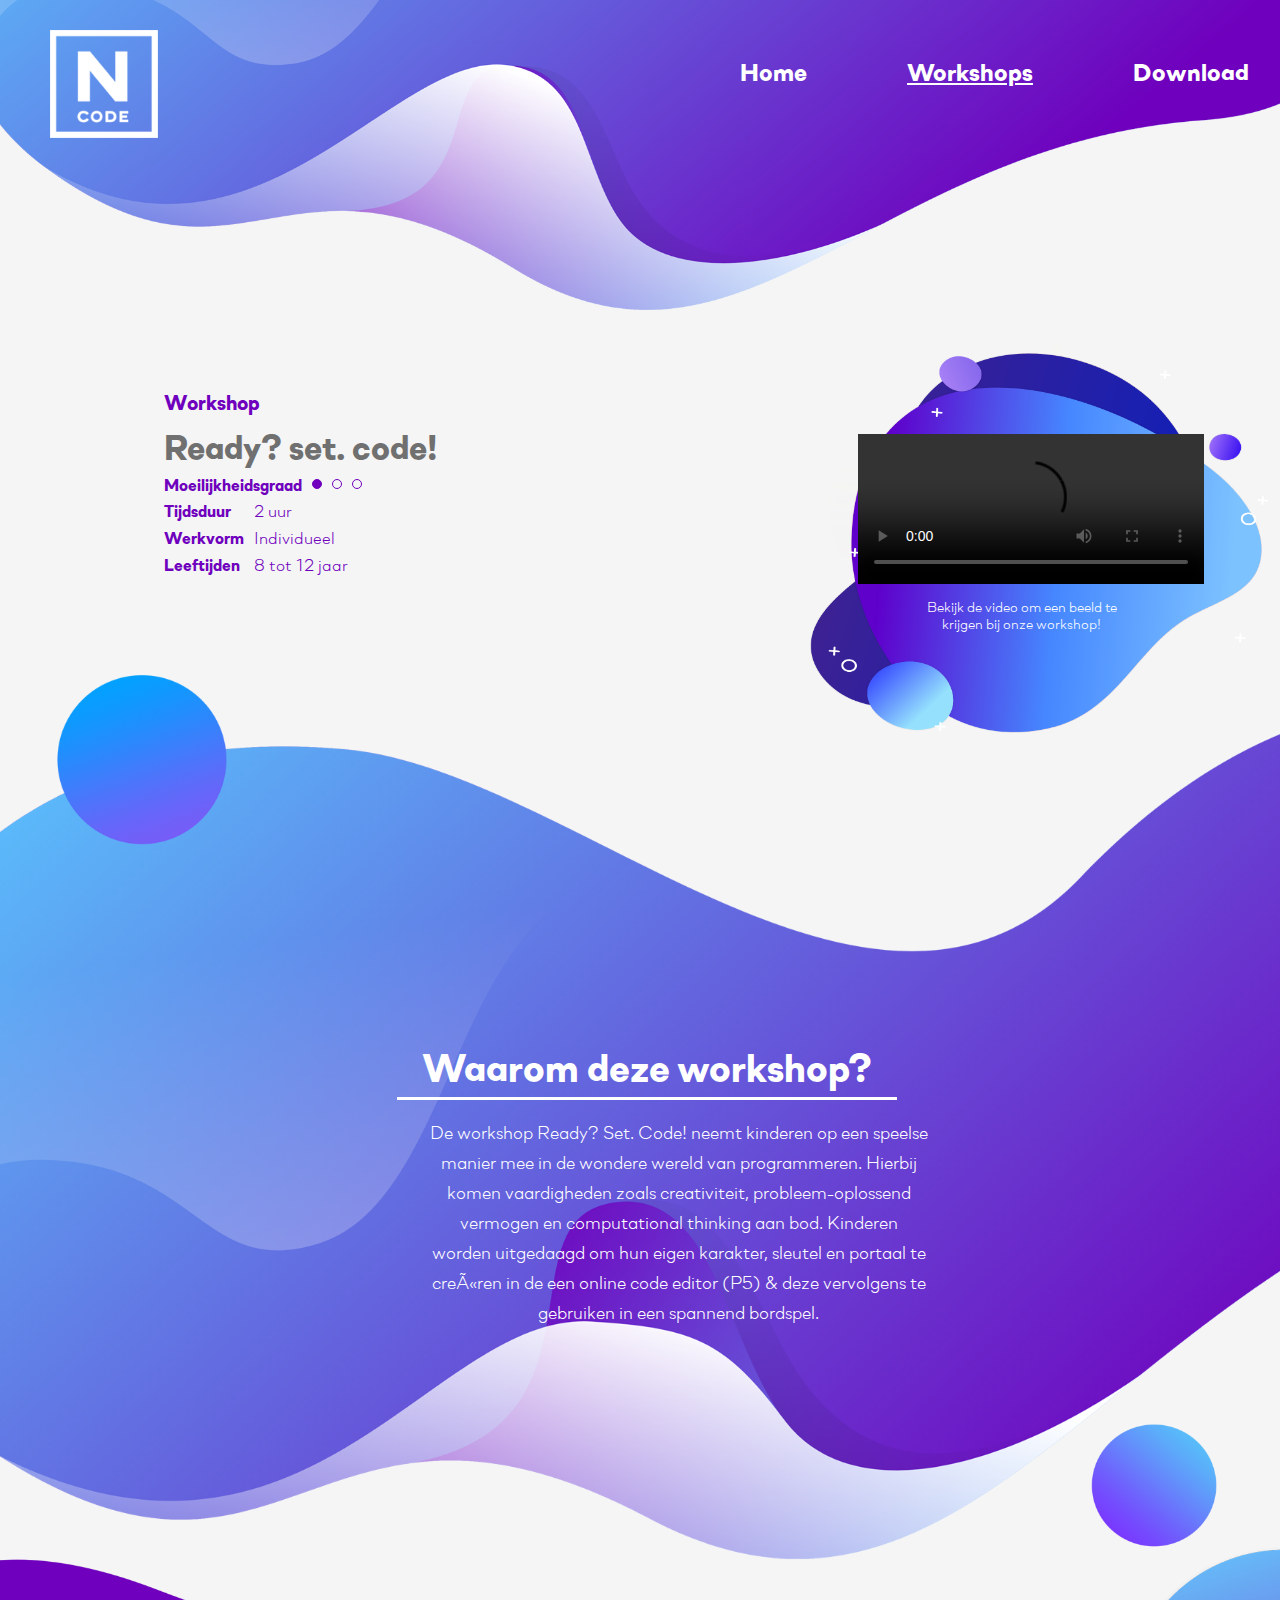
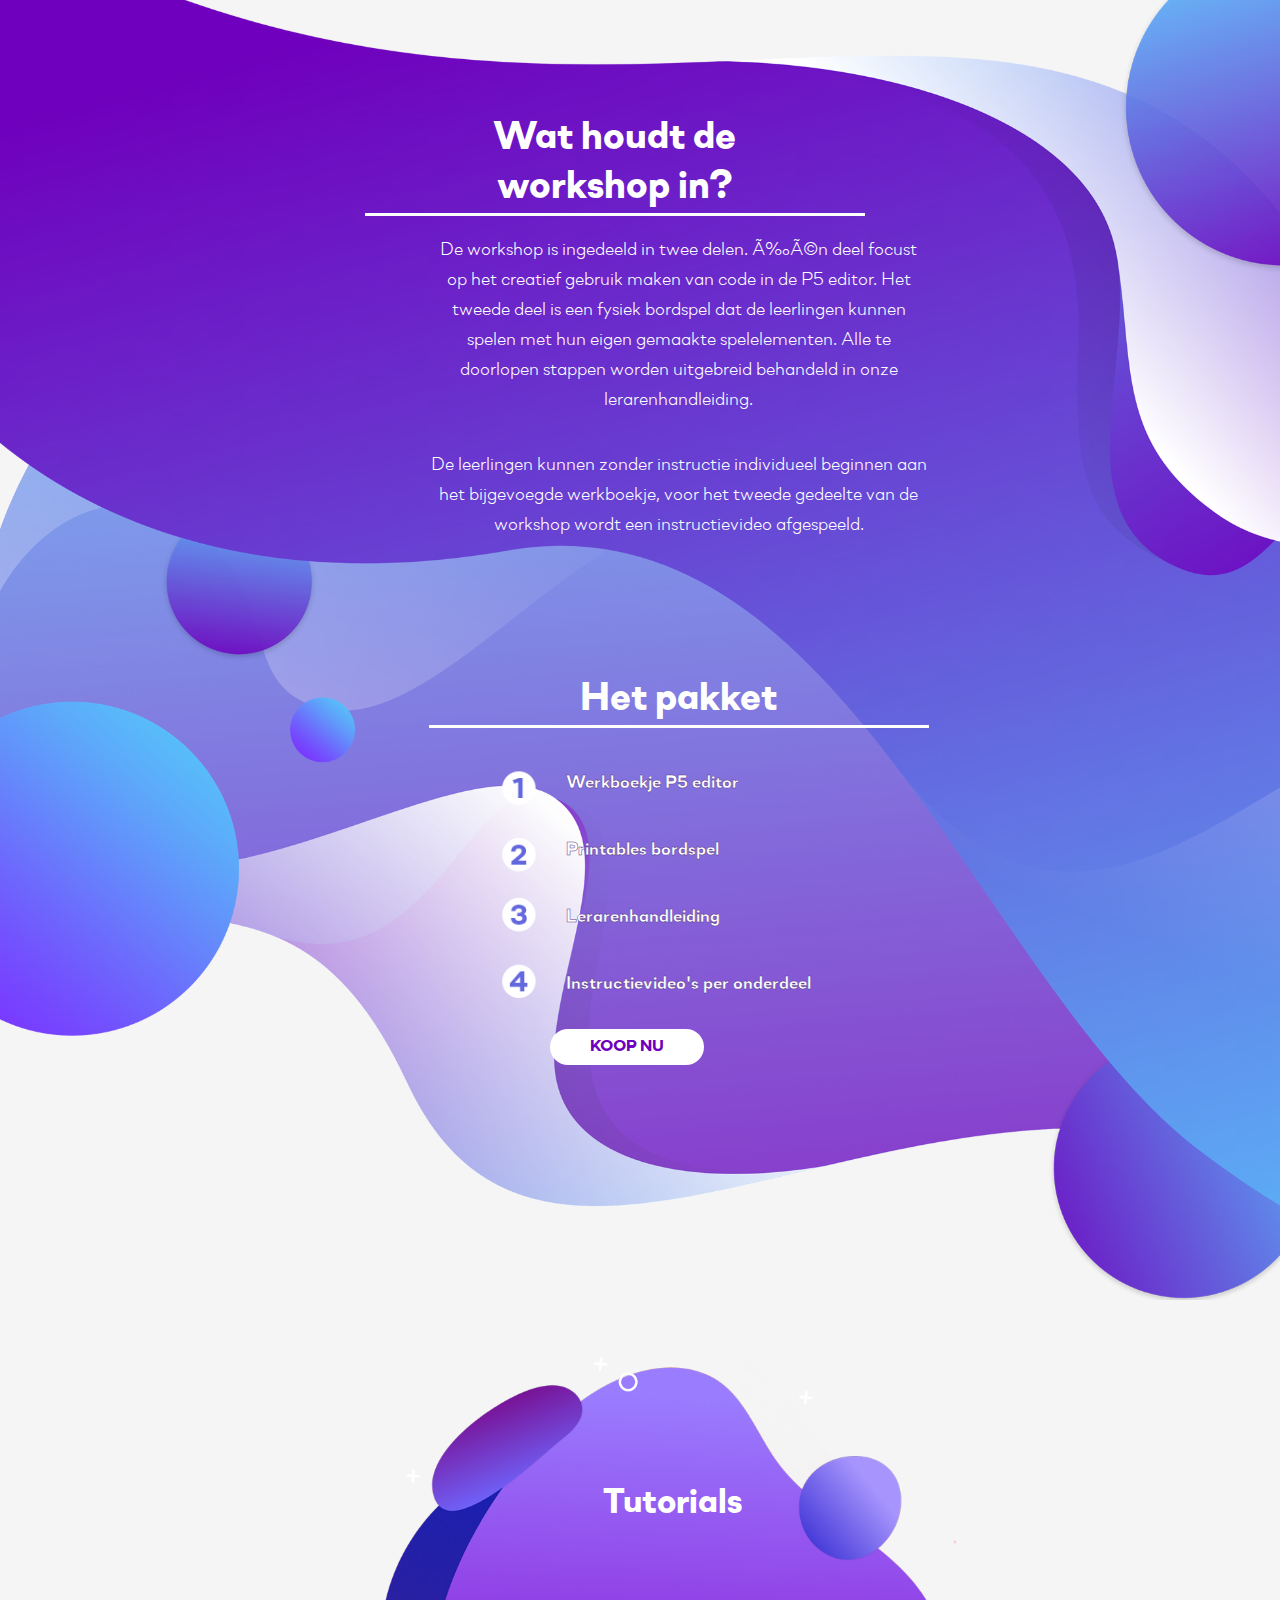
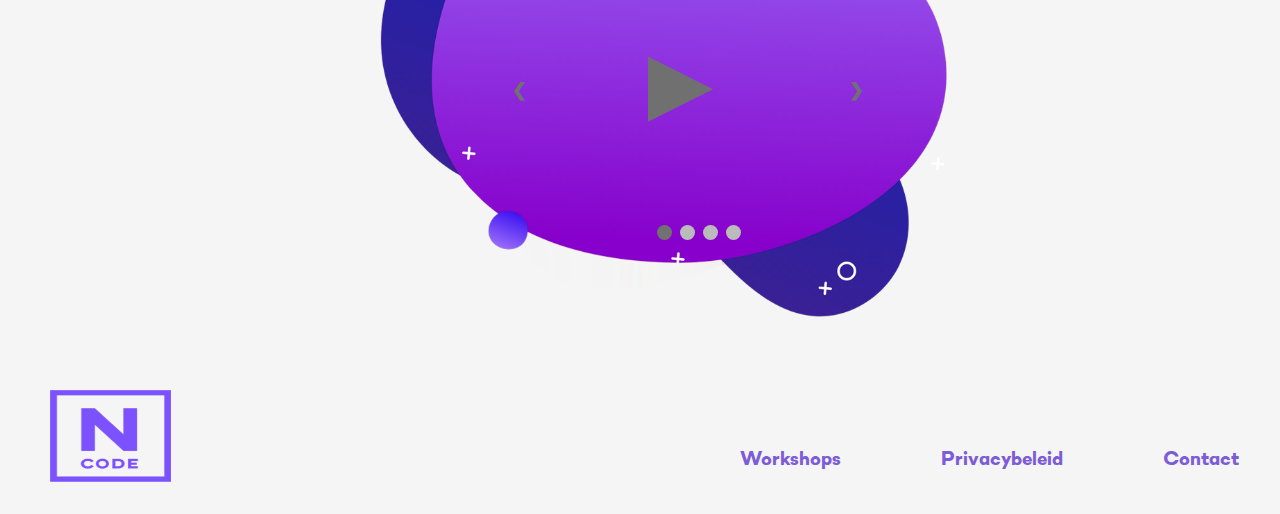
==== commit 98439238: "Update Workshop.html" ====
--- a/Workshop.html
+++ b/Workshop.html
@@ -3,7 +3,7 @@
 <head>
     <meta (charset="UTF-8")>
     <title>Workshop</title>
-    <link rel="stylesheet" href="/css/Slider.css">
+    <link rel="stylesheet" href="/css/slider.css">
     <link href="css/reset.css" rel="stylesheet">
     <link href="css/style.css" rel="stylesheet">
     <meta name="viewport" content="width=device-width, initial-scale=1.0">
@@ -92,7 +92,7 @@
 </footer>
 </main>
 <script type="text/javascript" src="https://code.jquery.com/jquery-3.4.1.min.js"></script>
-<script type="text/javascript" src="/js/Slider.js"></script>
+<script type="text/javascript" src="/js/slider.js"></script>
 <script src="js/main.js"> </script>
 </body>
-</html>+</html>
--- a/css/slider.css
+++ b/css/slider.css
@@ -0,0 +1 @@
+*{box-sizing:border-box}body{margin:0}ul.bo-slider{display:none}.bo-slider{position:relative;width:100%}.bo-slider .bo-slide{display:none}.bo-slider .bo-slide.active{display:block}body .bo-slider .bo-slide img{height:700px;width:100%;object-fit:cover}body .bo-slider .bo-slide video{height:700px;width:100%;object-fit:cover}@media (min-width:640px){.bo-slider .bo-slide img{height:400px}.bo-slider .bo-slide video{height:400px}}@media (min-width:768px){.bo-slider .bo-slide img{height:450px}.bo-slider .bo-slide video{height:450px}}@media (min-width:1024px){.bo-slider .bo-slide img{height:500px}.bo-slider .bo-slide video{height:500px}}@media (min-width:1200px){.bo-slider .bo-slide img{height:550px}.bo-slider .bo-slide video{height:550px}}@media (min-width:1800px){.bo-slider .bo-slide img{height:600px}.bo-slider .bo-slide video{height:600px}}.bo-slider .bo-slide{position:relative}.bo-slider .play-button{cursor:pointer;position:absolute;top:50%;left:50%;width:auto;margin-top:-62px;margin-left:-62px;padding:16px;color:#fff;font-weight:700;font-size:80px;transition:.6s ease;border-radius:0 3px 3px 0;user-select:none}.bo-prev,.bo-slider .bo-next{cursor:pointer;position:absolute;top:50%;width:auto;margin-top:-22px;padding:16px;color:#fff;font-weight:700;font-size:18px;transition:.6s ease;border-radius:0 3px 3px 0;user-select:none}.bo-slider .bo-prev{left:0}.bo-slider .bo-next{right:0}.bo-next:hover,.bo-prev:hover{background-color:rgba(0,0,0,.8)}.bo-dots{margin-top:10px;text-align:center}.bo-dot{cursor:pointer;height:15px;width:15px;margin:0 2px;background-color:#bbb;border-radius:50%;display:inline-block;transition:background-color .6s ease}.bo-dot:hover,.selected{background-color:#717171}.fade{-webkit-animation-name:fade;-webkit-animation-duration:1.5s;-moz-animation-name:fade;-moz-animation-duration:1.5;-ms-animation-name:fade;-ms-animation-duration:1.5;-o-animation-name:fade;-o-animation-duration:1.5;animation-name:fade;animation-duration:1.5s}@-webkit-keyframes fade{from{opacity:.4}to{opacity:1}}@-moz-keyframes fade{from{opacity:.4}to{opacity:1}}@-ms-keyframes fade{from{opacity:.4}to{opacity:1}}@-o-keyframes fade{from{opacity:.4}to{opacity:1}}@keyframes fade{from{opacity:.4}to{opacity:1}}.slide{-webkit-animation-name:slide;-webkit-animation-duration:1.5s;-moz-animation-name:slide;-moz-animation-duration:1.5;-ms-animation-name:slide;-ms-animation-duration:1.5;-o-animation-name:slide;-o-animation-duration:1.5;animation-name:slide;animation-duration:1.5s}@-webkit-keyframes slide{from{opacity:.4;margin-left:100%}to{opacity:1;margin:0}}@-moz-keyframes slide{from{opacity:.4;margin-left:100%}to{opacity:1;margin:0}}@-ms-keyframes slide{from{opacity:.4;margin-left:100%}to{opacity:1;margin:0}}@-o-keyframes slide{from{opacity:.4;margin-left:100%}to{opacity:1;margin:0}}@keyframes slide{from{opacity:.4;margin-left:100%}to{opacity:1;margin:0}}
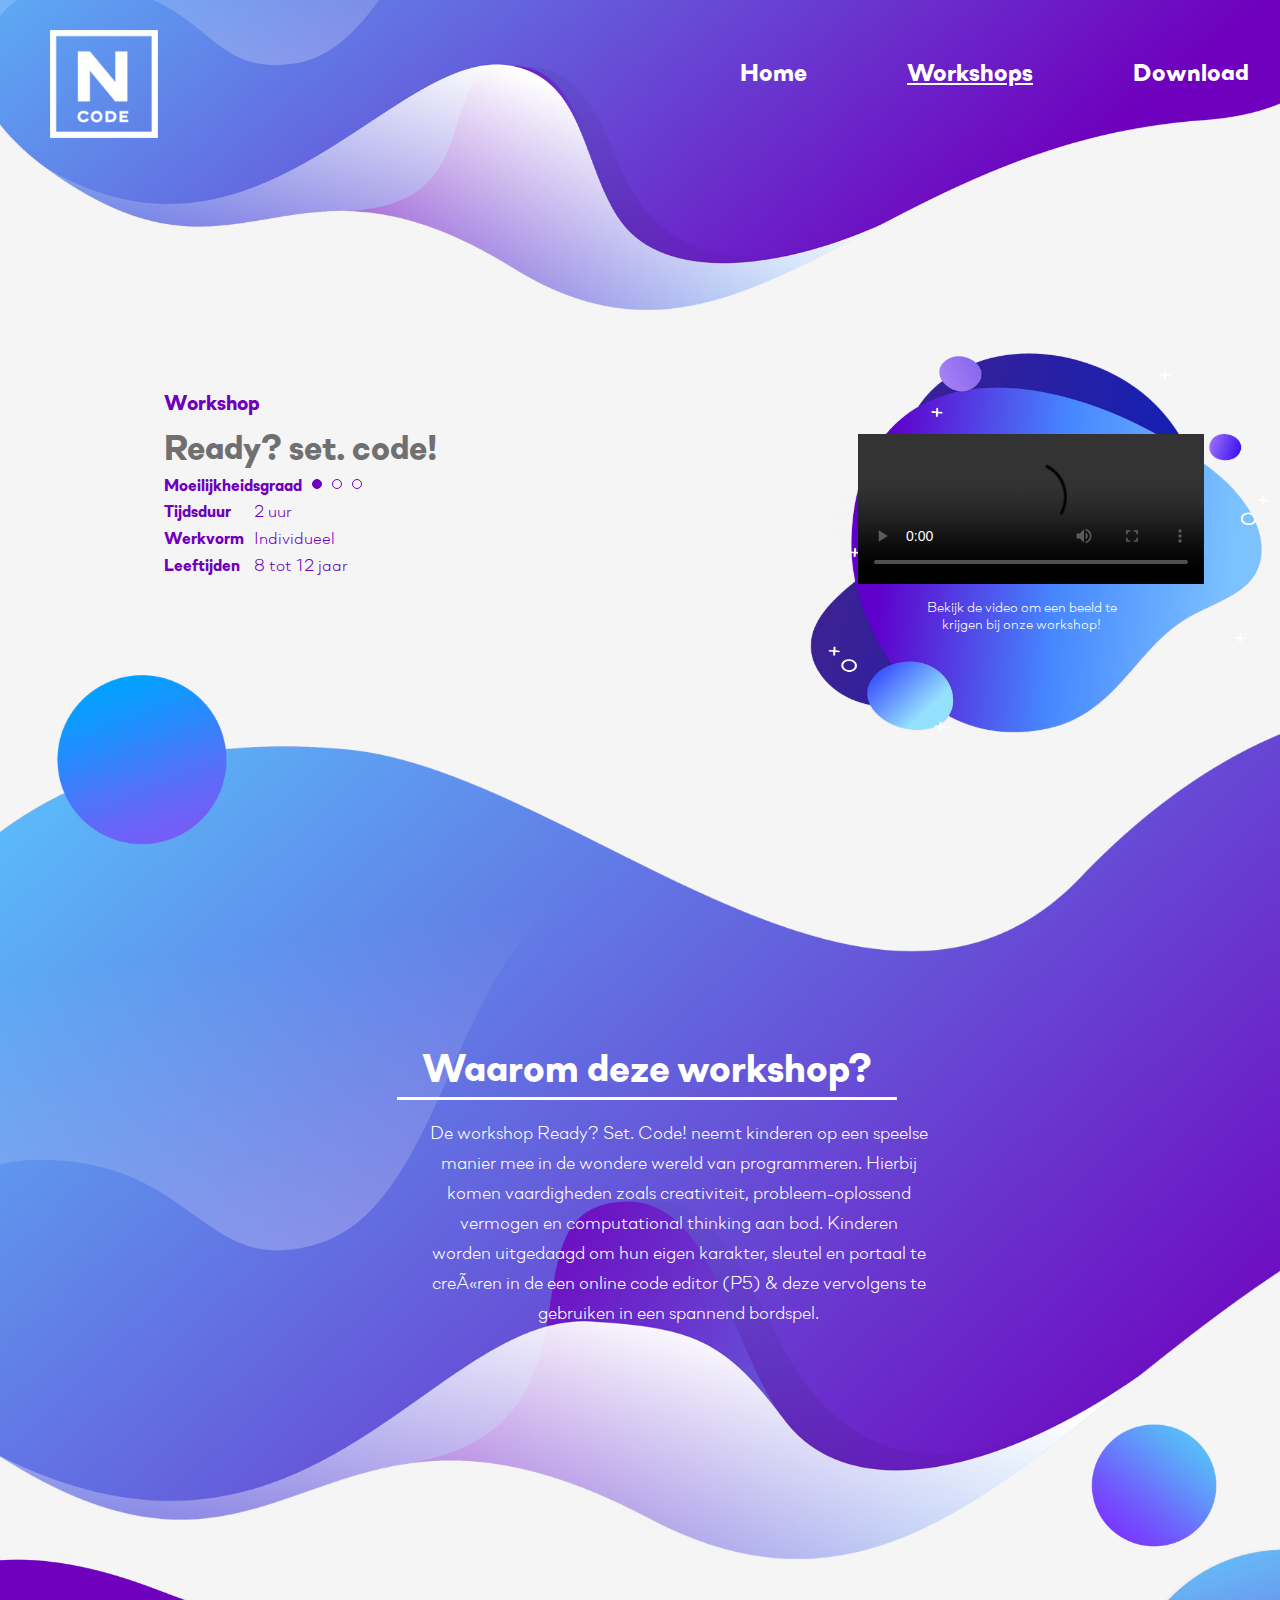
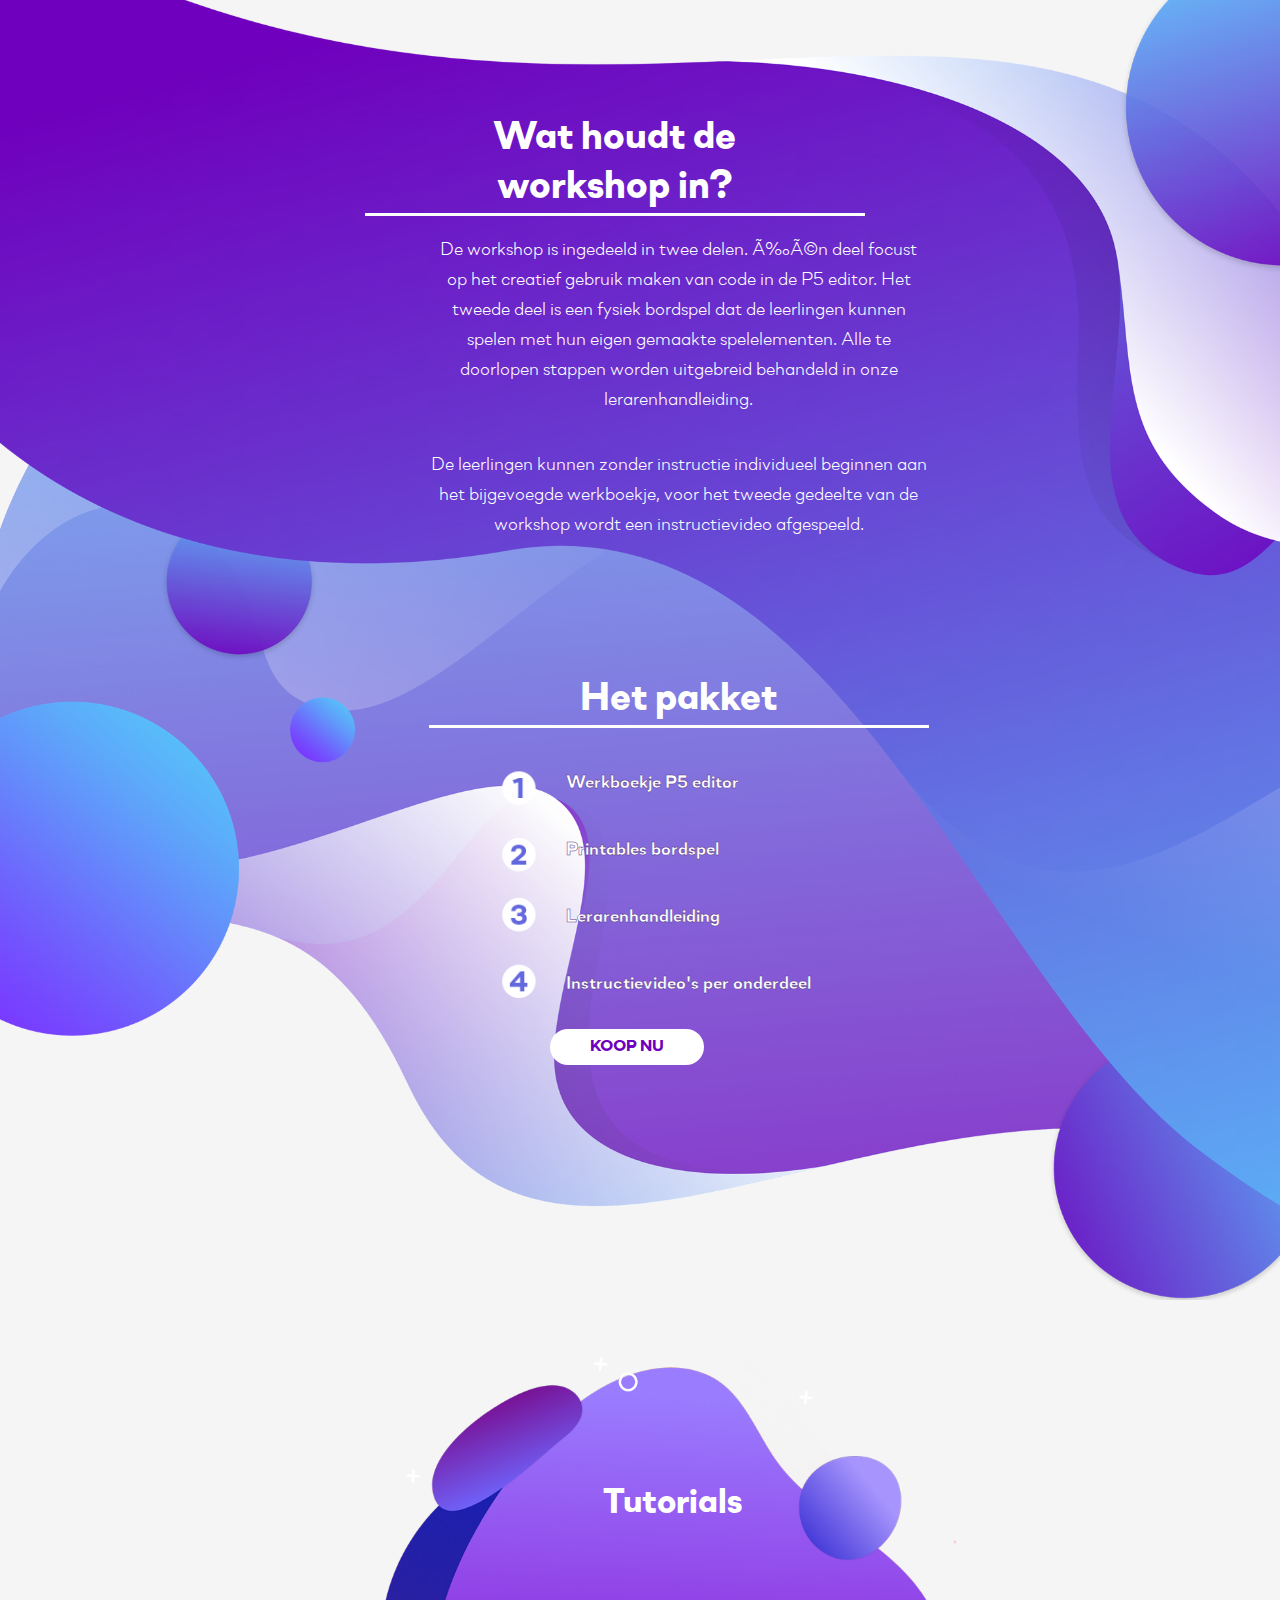
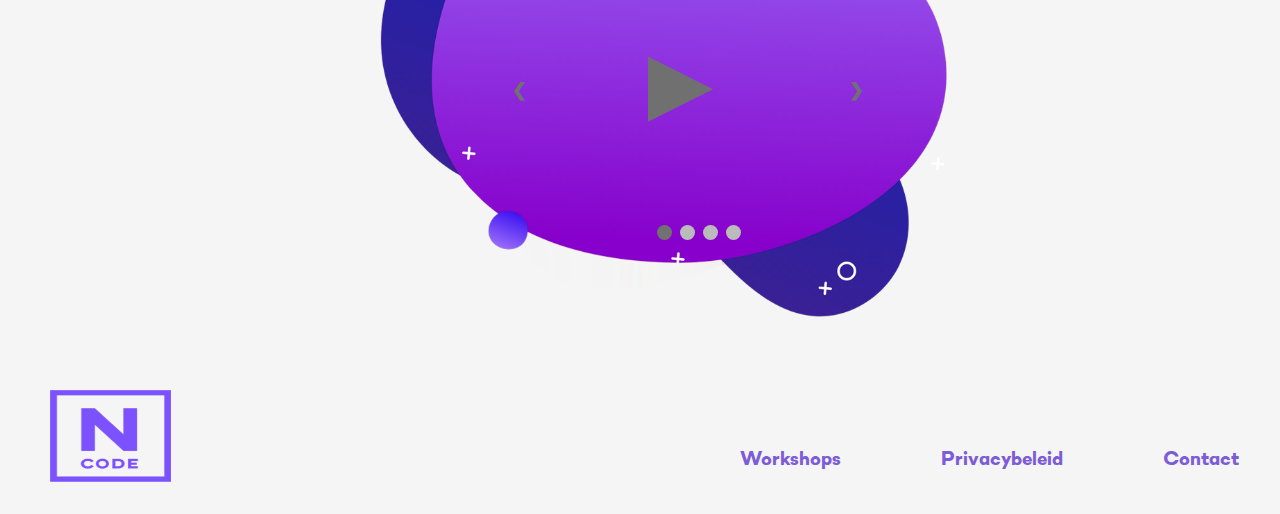
==== commit ae800fc2: "Update Workshop.html" ====
--- a/Workshop.html
+++ b/Workshop.html
@@ -3,7 +3,7 @@
 <head>
     <meta (charset="UTF-8")>
     <title>Workshop</title>
-    <link rel="stylesheet" href="/css/slider.css">
+    <link rel="stylesheet" href="css/slider.css">
     <link href="css/reset.css" rel="stylesheet">
     <link href="css/style.css" rel="stylesheet">
     <meta name="viewport" content="width=device-width, initial-scale=1.0">
@@ -92,7 +92,7 @@
 </footer>
 </main>
 <script type="text/javascript" src="https://code.jquery.com/jquery-3.4.1.min.js"></script>
-<script type="text/javascript" src="/js/slider.js"></script>
+<script type="text/javascript" src="js/slider.js"></script>
 <script src="js/main.js"> </script>
 </body>
 </html>
